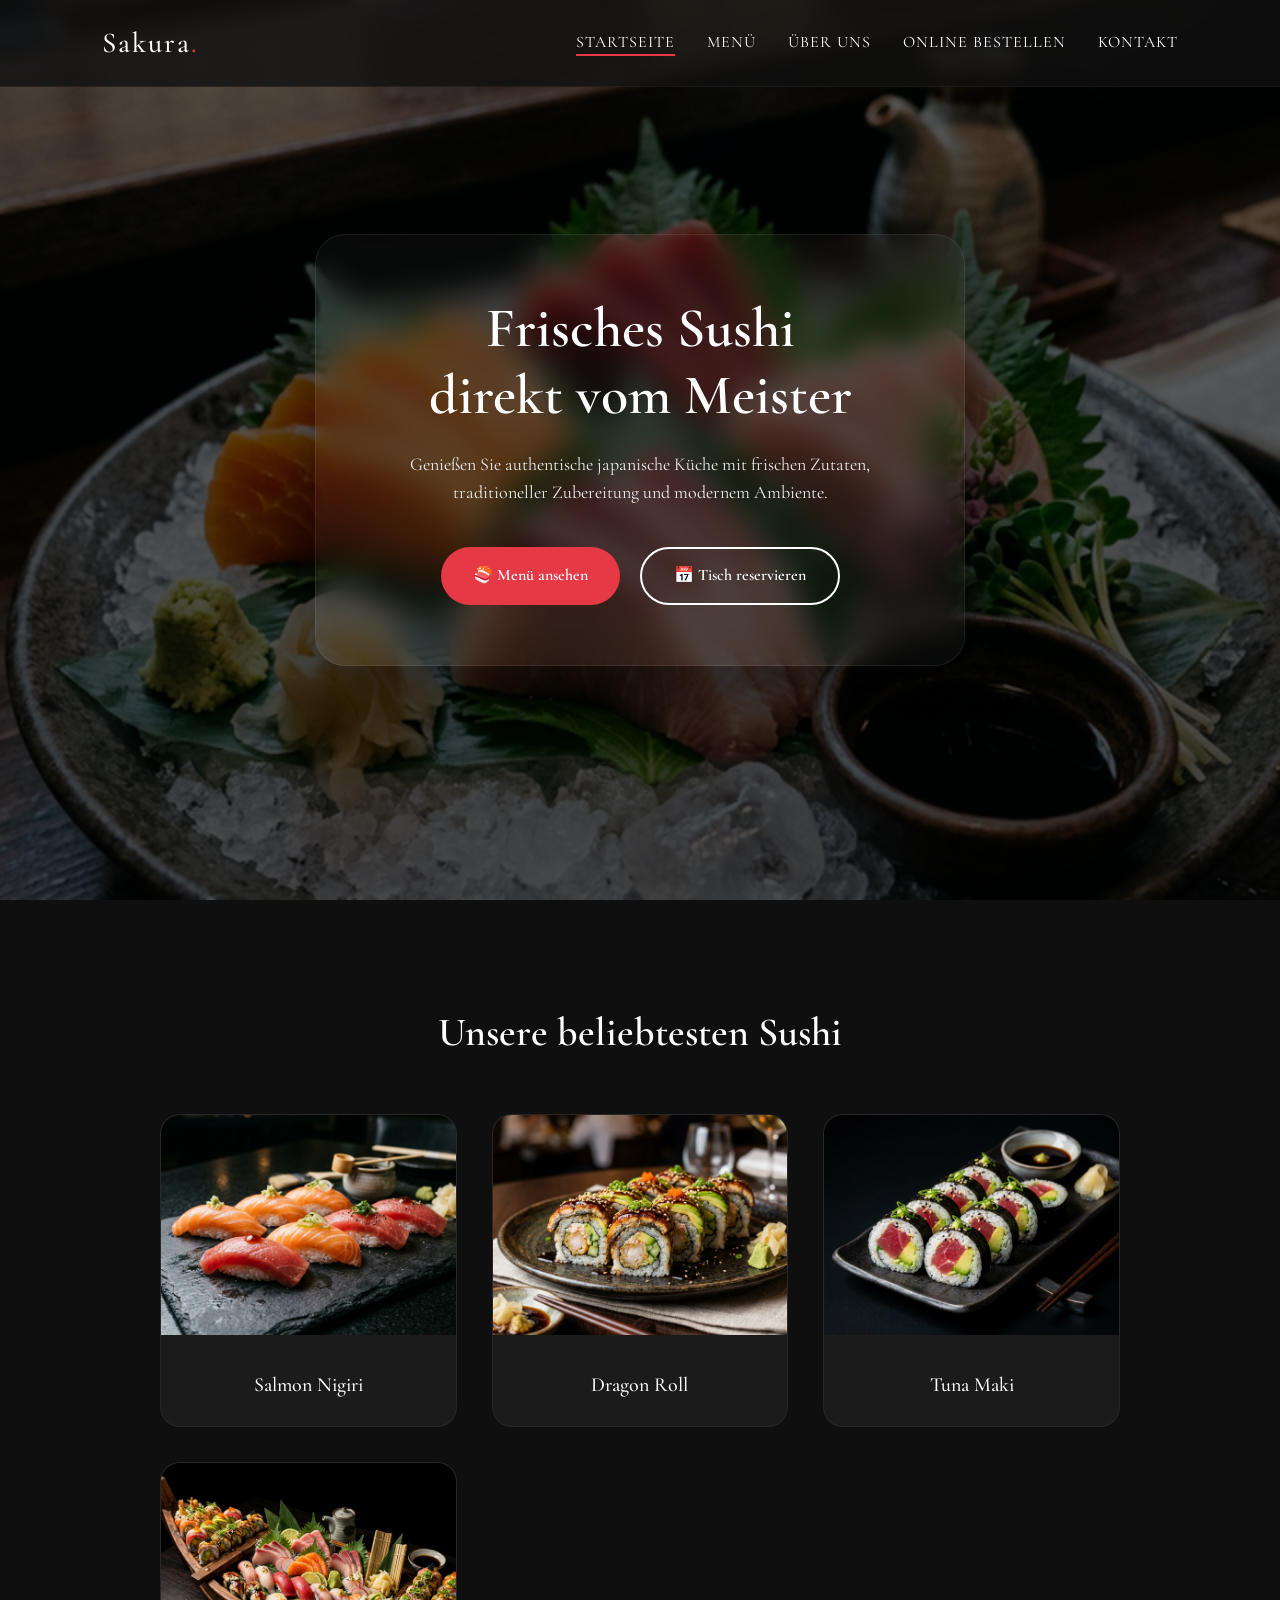
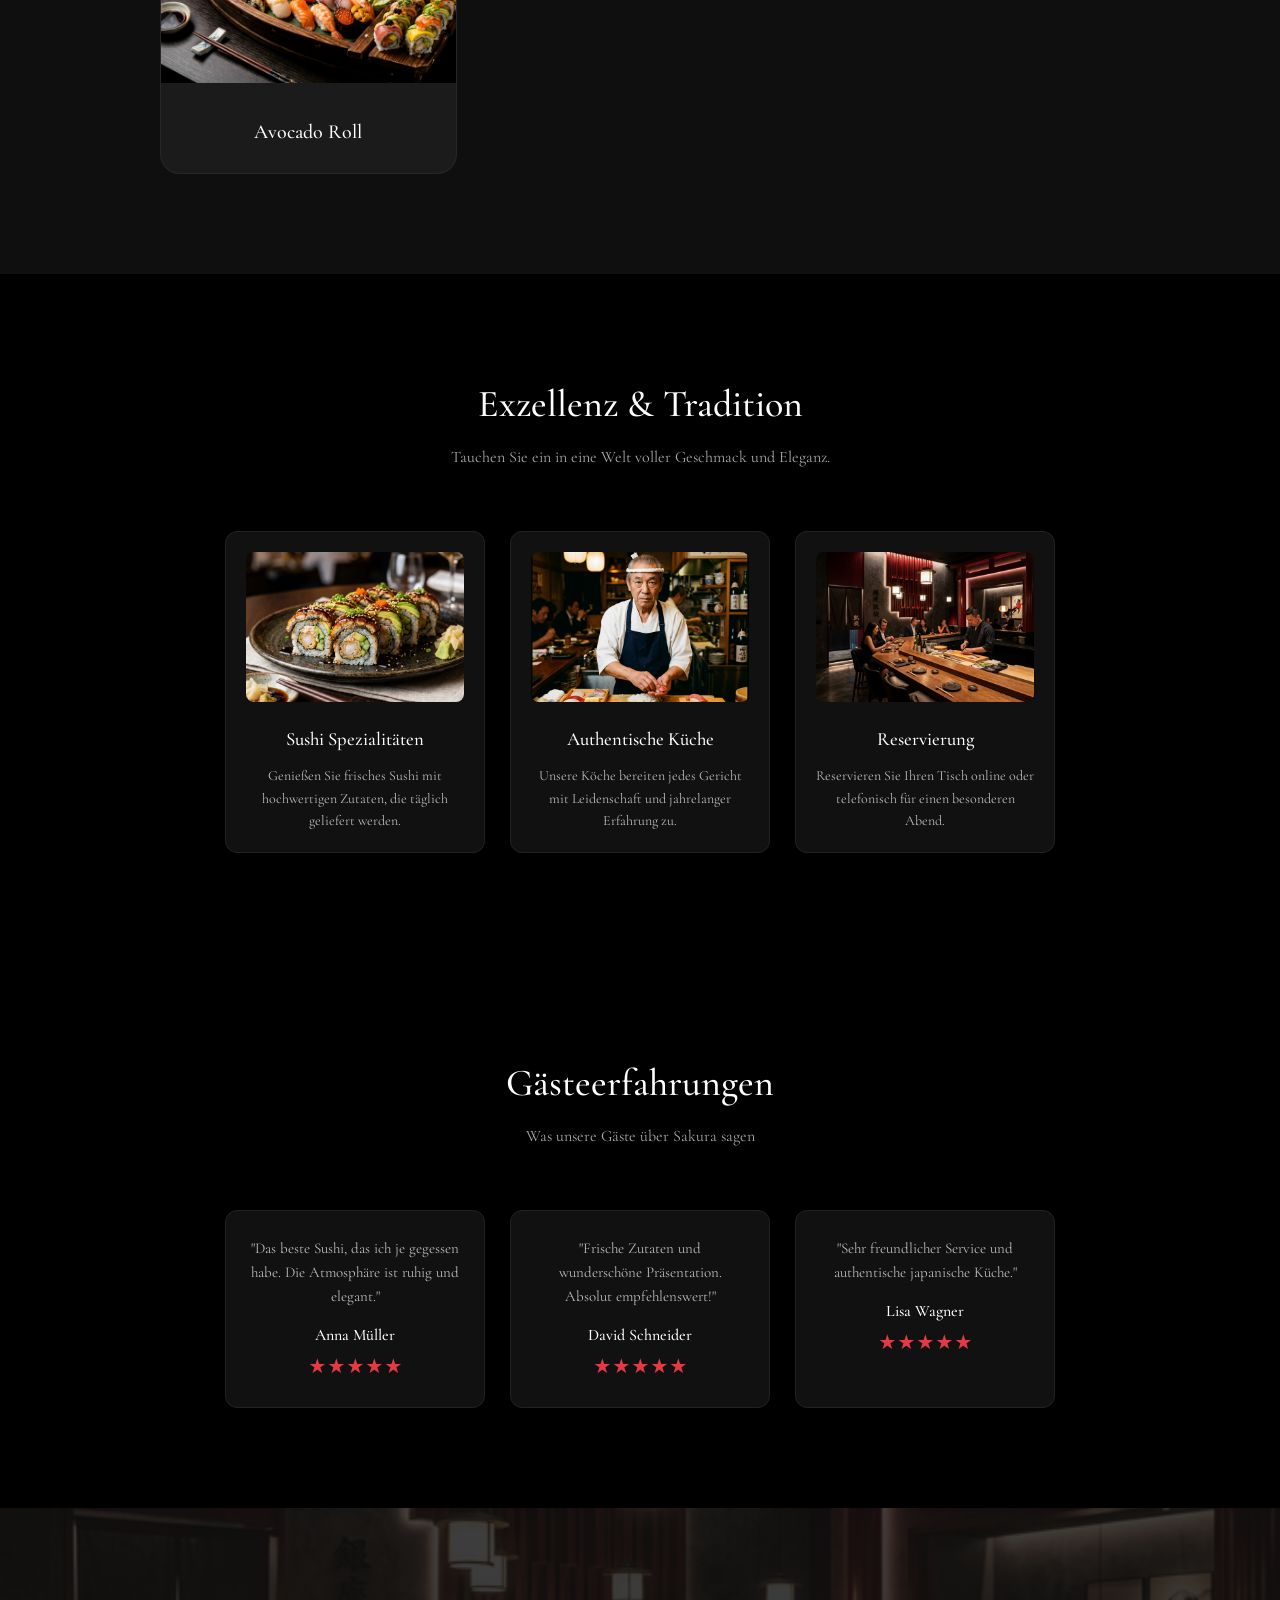
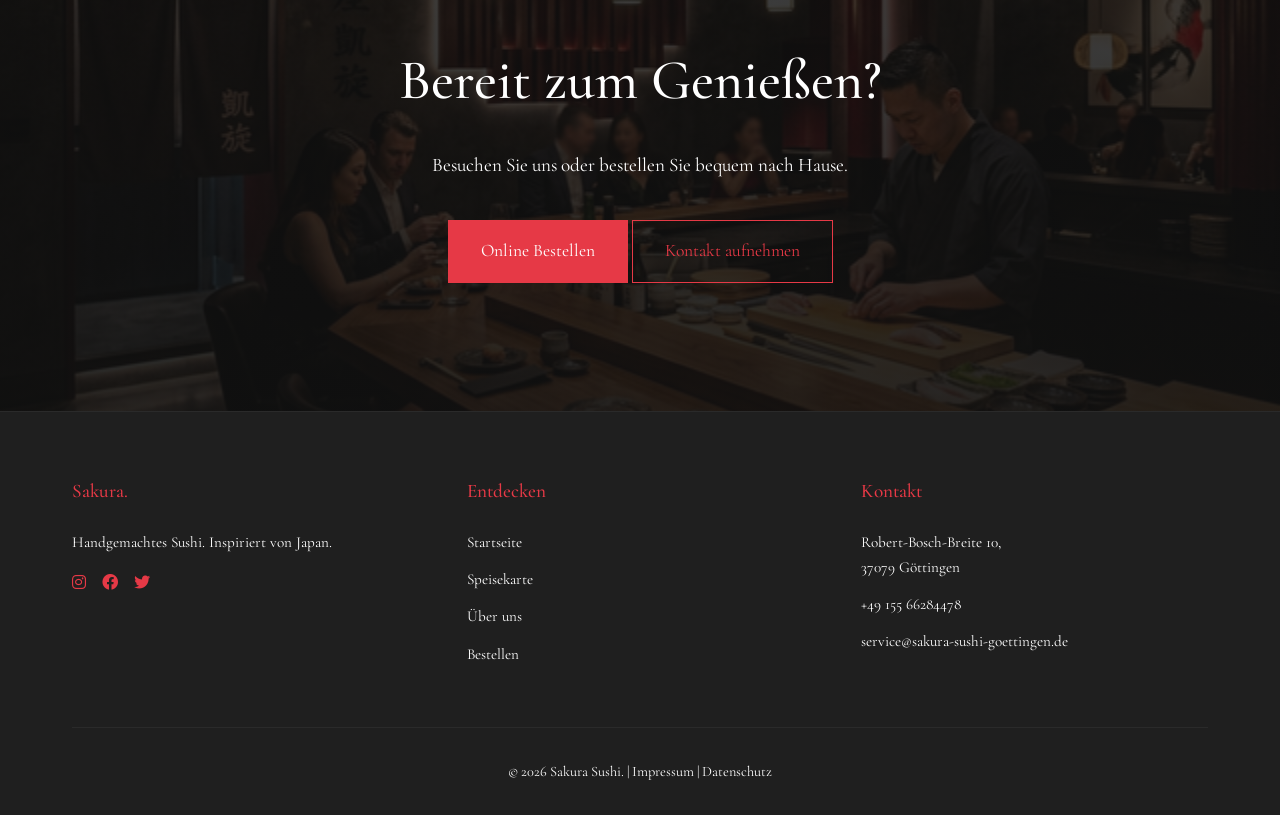
==== index.html @ 989c462d "Website Design Update - Kontaktseite Sakura Layout" ====
<!DOCTYPE html>
<html lang="de">

<head>
    <meta charset="UTF-8">
    <meta name="viewport" content="width=device-width, initial-scale=1.0">
    <title>Sakura Sushi | Frisches Sushi erleben</title>
    <meta name="description"
        content="Erleben Sie erstklassiges handgemachtes Sushi bei Sakura Sushi. Moderne Eleganz trifft auf traditionelle japanische Ästhetik.">
    <link rel="stylesheet" href="assets/css/style.css">
    <link rel="stylesheet" href="https://cdnjs.cloudflare.com/ajax/libs/font-awesome/6.0.0/css/all.min.css">
</head>

<body>

    <!-- Navbar -->
    <nav class="navbar">
        <a href="index.html" class="nav-logo">
            <h1>Sakura<span>.</span></h1>
        </a>
        <div class="hamburger">
            <span></span>
            <span></span>
            <span></span>
        </div>
        <ul class="nav-links">
            <li><a href="index.html" class="active">Startseite</a></li>
            <li><a href="menu.html">Menü</a></li>
            <li><a href="about.html">Über uns</a></li>
            <li><a href="ordering.html">Online Bestellen</a></li>
            <li><a href="contact.html">Kontakt</a></li>
        </ul>
    </nav>

    <!-- HERO SECTION -->
    <section class="hero">
        <div class="hero-box">
            <h1>Frisches Sushi<br>direkt vom Meister</h1>
            <p>
                Genießen Sie authentische japanische Küche mit frischen Zutaten,
                traditioneller Zubereitung und modernem Ambiente.
            </p>
            <div class="buttons">
                <a href="menu.html" class="btn-menu">🍣 Menü ansehen</a>
                <a href="ordering.html" class="btn-reserve">📅 Tisch reservieren</a>
            </div>
        </div>
    </section>

    <!-- POPULAR SUSHI SECTION -->
    <section class="popular-sushi">
        <div class="container">
            <h2>Unsere beliebtesten Sushi</h2>
            <div class="sushi-grid">
                <div class="sushi-card">
                    <img src="assets/images/sushi_nigiri_1772541891904.png" alt="Salmon Nigiri">
                    <h3>Salmon Nigiri</h3>
                </div>
                <div class="sushi-card">
                    <img src="assets/images/sushi_dragon_roll_closeup_1772543114074.png" alt="Dragon Roll">
                    <h3>Dragon Roll</h3>
                </div>
                <div class="sushi-card">
                    <img src="assets/images/sushi_maki_1772541910733.png" alt="Tuna Maki">
                    <h3>Tuna Maki</h3>
                </div>
                <div class="sushi-card">
                    <img src="assets/images/sushi_combo_platter_1772543923289.png" alt="Avocado Roll">
                    <h3>Avocado Roll</h3>
                </div>
            </div>
        </div>
    </section>


    <!-- TRADITION SECTION -->
    <section class="tradition">
        <h2>Exzellenz & Tradition</h2>
        <p class="tradition-sub">
            Tauchen Sie ein in eine Welt voller Geschmack und Eleganz.
        </p>

        <div class="tradition-grid">
            <div class="tradition-card">
                <img src="assets/images/sushi_dragon_roll_closeup_1772543114074.png" alt="Sushi Spezialitäten">
                <h3>Sushi Spezialitäten</h3>
                <p>Genießen Sie frisches Sushi mit hochwertigen Zutaten, die täglich geliefert werden.</p>
            </div>

            <div class="tradition-card">
                <img src="assets/images/chef_portrait_1772541942251.png" alt="Authentische Küche">
                <h3>Authentische Küche</h3>
                <p>Unsere Köche bereiten jedes Gericht mit Leidenschaft und jahrelanger Erfahrung zu.</p>
            </div>

            <div class="tradition-card">
                <img src="assets/images/restaurant_interior_1772541957072.png" alt="Reservierung">
                <h3>Reservierung</h3>
                <p>Reservieren Sie Ihren Tisch online oder telefonisch für einen besonderen Abend.</p>
            </div>
        </div>
    </section>

    <!-- Reviews Section -->
    <section class="reviews">

        <h2>Gästeerfahrungen</h2>
        <p class="reviews-sub">Was unsere Gäste über Sakura sagen</p>

        <div class="reviews-grid">

            <div class="review-card">
                <p class="review-text">
                    "Das beste Sushi, das ich je gegessen habe. Die Atmosphäre ist ruhig und elegant."
                </p>
                <h4>Anna Müller</h4>
                <span>★★★★★</span>
            </div>

            <div class="review-card">
                <p class="review-text">
                    "Frische Zutaten und wunderschöne Präsentation. Absolut empfehlenswert!"
                </p>
                <h4>David Schneider</h4>
                <span>★★★★★</span>
            </div>

            <div class="review-card">
                <p class="review-text">
                    "Sehr freundlicher Service und authentische japanische Küche."
                </p>
                <h4>Lisa Wagner</h4>
                <span>★★★★★</span>
            </div>

        </div>

    </section>

    <!-- Final CTA -->
    <section class="final-cta">
        <div class="container">
            <h2>Bereit zum Genießen?</h2>
            <p>Besuchen Sie uns oder bestellen Sie bequem nach Hause.</p>
            <div class="hero-buttons" style="justify-content: center;">
                <a href="ordering.html" class="btn btn-primary">Online Bestellen</a>
                <a href="contact.html" class="btn btn-outline">Kontakt aufnehmen</a>
            </div>
        </div>
    </section>

    <!-- Footer -->
    <footer>
        <div class="container">
            <div class="footer-grid">
                <div class="footer-col">
                    <h4>Sakura.</h4>
                    <p>Handgemachtes Sushi. Inspiriert von Japan.</p>
                    <div style="margin-top: 1rem; display: flex; gap: 1rem;">
                        <a href="#" class="text-gold"><i class="fab fa-instagram"></i></a>
                        <a href="#" class="text-gold"><i class="fab fa-facebook"></i></a>
                        <a href="#" class="text-gold"><i class="fab fa-twitter"></i></a>
                    </div>
                </div>
                <div class="footer-col">
                    <h4>Entdecken</h4>
                    <ul>
                        <li><a href="index.html">Startseite</a></li>
                        <li><a href="menu.html">Speisekarte</a></li>
                        <li><a href="about.html">Über uns</a></li>
                        <li><a href="ordering.html">Bestellen</a></li>
                    </ul>
                </div>
                <div class="footer-col">
                    <h4>Kontakt</h4>
                    <p>Robert-Bosch-Breite 10,<br>37079 Göttingen</p>
                    <p>+49 155 66284478</p>
                    <p><a href="mailto:service@sakura-sushi-goettingen.de">service@sakura-sushi-goettingen.de</a></p>
                </div>
            </div>
            <div class="footer-bottom">
                <p>&copy; 2026 Sakura Sushi. | <a href="contact.html">Impressum</a> | <a
                        href="contact.html">Datenschutz</a></p>
            </div>
        </div>
    </footer>

    <script src="assets/js/main.js"></script>
</body>

</html>
---- assets/css/style.css ----
@import url('https://fonts.googleapis.com/css2?family=Cormorant+Garamond:ital,wght@0,300;0,400;0,500;0,600;0,700;1,400;1,500&family=Inter:wght@300;400;500;600&family=Poppins:wght@300;400;600&display=swap');

:root {
  --deep-black: #1f1f1f;
  --bordeaux-red: #e63946;
  --cream: #ffffff;
  --gold: #e63946;
  /* Mapping gold to accent red for consistency */
  --dark-gray: #1f1f1f;
  --light-gray: #eeeeee;
  --text-main: #1f1f1f;
  --text-muted: #4a4a4a;
  --font-heading: 'Angelica', 'Cormorant Garamond', 'Playfair Display', serif;
  --font-body: 'Angelica', 'Cormorant Garamond', 'Inter', serif;
  --font-hero: 'Angelica', 'Cormorant Garamond', 'Poppins', serif;
  --transition: all 0.3s ease;
}

* {
  margin: 0;
  padding: 0;
  box-sizing: border-box;
}

body {
  font-family: 'Angelica', 'Cormorant Garamond', 'Inter', serif;
  background-color: var(--cream);
  color: var(--text-main);
  line-height: 1.6;
  overflow-x: hidden;
}

h1,
h2,
h3,
h4,
h5,
h6 {
  font-family: var(--font-heading);
  font-weight: 500;
  margin-bottom: 1rem;
}

a {
  text-decoration: none;
  color: inherit;
  transition: var(--transition);
}

ul {
  list-style: none;
}

/* Utilities */
.container {
  max-width: 1200px;
  margin: 0 auto;
  padding: 0 2rem;
}

.section {
  padding: 6rem 0;
}

.text-center {
  text-align: center;
}

.text-gold {
  color: var(--gold);
}

.text-red {
  color: var(--bordeaux-red);
}

/* Buttons */
.btn {
  display: inline-block;
  padding: 1rem 2rem;
  font-family: var(--font-heading);
  font-size: 1.1rem;
  cursor: pointer;
  transition: var(--transition);
  border: 1px solid transparent;
  background: transparent;
}

.btn-primary {
  background-color: var(--bordeaux-red);
  color: var(--cream);
}

.btn-primary:hover {
  background-color: #6b0000;
  transform: translateY(-2px);
}

.btn-outline {
  border-color: var(--gold);
  color: var(--gold);
}

.btn-outline:hover {
  background-color: var(--gold);
  color: var(--deep-black);
  transform: translateY(-2px);
}

/* Navbar - Dark Immersive Style */
/* HEADER - Fixed for Glass Hero */
.navbar {
  position: fixed;
  width: 100%;
  top: 0;
  left: 0;
  border-bottom: 1px solid rgba(255, 255, 255, 0.05);
  display: flex;
  justify-content: space-between;
  align-items: center;
  padding: 20px 8%;
  z-index: 1000;
  transition: var(--transition);
  background: rgba(17, 17, 17, 0.8);
  backdrop-filter: blur(8px);
  -webkit-backdrop-filter: blur(8px);
}

.navbar.scrolled {
  background: rgba(17, 17, 17, 0.95);
  padding: 15px 8%;
}

.nav-logo h1 {
  font-size: 1.8rem;
  color: white;
  margin-bottom: 0;
  letter-spacing: 2px;
}

.nav-logo span {
  color: var(--bordeaux-red);
}

.nav-links {
  display: flex;
  gap: 2rem;
}

.nav-links a {
  color: #ffffff;
  font-size: 1rem;
  text-transform: uppercase;
  letter-spacing: 1px;
  position: relative;
}

.nav-links a::after {
  content: '';
  position: absolute;
  width: 0;
  height: 2px;
  bottom: -4px;
  left: 0;
  background-color: var(--bordeaux-red);
  transition: var(--transition);
}

.nav-links a:hover::after,
.nav-links a.active::after {
  width: 100%;
}

.hamburger {
  display: none;
  cursor: pointer;
  flex-direction: column;
  gap: 6px;
}

.hamburger span {
  width: 30px;
  height: 2px;
  background: var(--cream);
  transition: var(--transition);
}

/* HERO - Frosted Glass Box Layout */
.hero {
  height: 100vh;
  display: flex;
  align-items: center;
  justify-content: center;
  padding: 40px;
  background: linear-gradient(rgba(0, 0, 0, 0.6), rgba(0, 0, 0, 0.7)), url('../images/sushi_sashimi_1772541924274.png');
  background-size: cover;
  background-position: center;
  color: white;
  text-align: center;
  font-family: var(--font-hero);
}

.hero-box {
  max-width: 650px;
  backdrop-filter: blur(15px);
  -webkit-backdrop-filter: blur(15px);
  background: rgba(255, 255, 255, 0.03);
  padding: 60px;
  border-radius: 30px;
  border: 1px solid rgba(255, 255, 255, 0.08);
  box-shadow: 0 30px 60px rgba(0, 0, 0, 0.4);
}

.hero h1 {
  font-size: 56px;
  margin-bottom: 20px;
  line-height: 1.2;
  font-weight: 600;
  color: white;
}

.hero p {
  font-size: 18px;
  line-height: 1.6;
  margin-bottom: 40px;
  color: #eeeeee;
}

/* BUTTONS */
.buttons {
  display: flex;
  gap: 20px;
  justify-content: center;
}

.btn-menu {
  padding: 14px 32px;
  border-radius: 40px;
  background: var(--bordeaux-red);
  color: white;
  font-weight: 600;
  text-decoration: none;
  transition: var(--transition);
  display: flex;
  align-items: center;
  gap: 12px;
}

.btn-menu:hover {
  background: #ff4d5a;
  transform: translateY(-3px);
  box-shadow: 0 10px 25px rgba(230, 57, 70, 0.3);
}

.btn-reserve {
  padding: 14px 32px;
  border-radius: 40px;
  border: 2px solid white;
  color: white;
  font-weight: 600;
  text-decoration: none;
  transition: var(--transition);
  display: flex;
  align-items: center;
  gap: 12px;
}

.btn-reserve:hover {
  background: white;
  color: #111111;
  transform: translateY(-3px);
}

@media (max-width: 768px) {
  .hero-box {
    padding: 40px 20px;
  }

  .hero h1 {
    font-size: 38px;
  }

  .buttons {
    flex-direction: column;
  }

  .btn-menu,
  .btn-reserve {
    justify-content: center;
  }
}

/* POPULAR SUSHI SECTION */
.popular-sushi {
  padding: 100px 10%;
  background: #0f0f0f;
  text-align: center;
  color: white;
}

.popular-sushi h2 {
  font-size: 40px;
  margin-bottom: 50px;
  font-weight: 600;
  font-family: var(--font-hero);
}

.sushi-grid {
  display: grid;
  grid-template-columns: repeat(auto-fit, minmax(250px, 1fr));
  gap: 35px;
  max-width: 1200px;
  margin: 0 auto;
}

.sushi-card {
  background: #1b1b1b;
  border-radius: 20px;
  overflow: hidden;
  transition: var(--transition);
  cursor: pointer;
  border: 1px solid rgba(255, 255, 255, 0.05);
}

.sushi-card img {
  width: 100%;
  height: 220px;
  object-fit: cover;
  transition: 0.5s ease;
}

.sushi-card h3 {
  padding: 25px;
  font-size: 20px;
  margin-bottom: 0;
  color: white;
  font-family: var(--font-hero);
}

.sushi-card:hover {
  transform: translateY(-12px);
  box-shadow: 0 20px 50px rgba(0, 0, 0, 0.6);
  border-color: rgba(230, 57, 70, 0.3);
}

.sushi-card:hover img {
  transform: scale(1.1);
}

@media (max-width: 900px) {
  .popular-sushi {
    padding: 80px 5%;
  }

  .popular-sushi h2 {
    font-size: 32px;
  }
}


/* Intro Section */
.intro {
  background-color: var(--deep-black);
  position: relative;
  background-image:
    radial-gradient(circle at 100% 100%, rgba(139, 0, 0, 0.05) 0%, transparent 40%),
    radial-gradient(circle at 0% 0%, rgba(212, 175, 55, 0.03) 0%, transparent 40%);
}

.intro .container {
  display: flex;
  align-items: center;
  gap: 4rem;
}

.intro-text {
  flex: 1;
}

.intro-text h2 {
  font-size: 3rem;
  color: var(--gold);
}

.intro-text p {
  font-size: 1.1rem;
  color: var(--text-muted);
  margin-bottom: 1.5rem;
}

.intro-image {
  flex: 1;
  border-radius: 4px;
  overflow: hidden;
}

.intro-image img {
  width: 100%;
  height: auto;
  display: block;
  filter: grayscale(20%) contrast(1.1);
}

/* Bestsellers */
.bestsellers {
  background-color: var(--dark-gray);
  padding: 5rem 0;
}

.section-header {
  text-align: center;
  margin-bottom: 4rem;
}

.section-header h2 {
  font-size: 3rem;
  color: var(--deep-black);
  display: inline-block;
  position: relative;
}

.section-header h2::after {
  content: '';
  position: absolute;
  bottom: -15px;
  left: 50%;
  transform: translateX(-50%);
  width: 60px;
  height: 3px;
  background-color: var(--bordeaux-red);
}

.card-grid {
  display: grid;
  grid-template-columns: repeat(auto-fit, minmax(300px, 1fr));
  gap: 2.5rem;
}

.menu-card {
  background: var(--light-gray);
  border-radius: 8px;
  overflow: hidden;
  transition: var(--transition);
  position: relative;
  border: 1px solid rgba(0, 0, 0, 0.05);
}

.menu-card:hover {
  transform: translateY(-10px);
  box-shadow: 0 15px 30px rgba(0, 0, 0, 0.5);
  border-color: rgba(212, 175, 55, 0.3);
}

.card-img {
  width: 100%;
  height: 250px;
  position: relative;
  overflow: hidden;
}

.card-img img {
  width: 100%;
  height: 100%;
  object-fit: cover;
  transition: transform 0.5s ease;
}

.menu-card:hover .card-img img {
  transform: scale(1.05);
}

.badge {
  position: absolute;
  top: 15px;
  right: 15px;
  background: var(--bordeaux-red);
  color: var(--cream);
  padding: 0.3rem 0.8rem;
  font-size: 0.8rem;
  text-transform: uppercase;
  letter-spacing: 1px;
  border-radius: 2px;
  font-weight: 600;
}

.card-content {
  padding: 1.5rem;
}

.card-title {
  display: flex;
  justify-content: space-between;
  align-items: center;
  margin-bottom: 0.5rem;
}

.card-title h3 {
  font-size: 1.4rem;
  margin-bottom: 0;
  color: var(--cream);
}

.card-price {
  font-family: var(--font-heading);
  color: var(--gold);
  font-size: 1.2rem;
}

.card-desc {
  color: var(--text-muted);
  font-size: 0.95rem;
  margin-bottom: 1.5rem;
}

.card-footer {
  display: flex;
  justify-content: space-between;
  align-items: center;
}

.btn-add {
  background: transparent;
  color: var(--cream);
  border: 1px solid var(--cream);
  padding: 0.5rem 1rem;
  font-family: 'Inter', sans-serif;
  cursor: pointer;
  transition: var(--transition);
  font-size: 0.9rem;
}

.btn-add:hover {
  background: var(--cream);
  color: var(--deep-black);
}

/* Reviews */
.reviews {

  background: #000;
  padding: 100px 10%;
  text-align: center;

}

.reviews h2 {

  color: white;
  font-size: 38px;
  margin-bottom: 10px;

}

.reviews-sub {

  color: #aaa;
  margin-bottom: 60px;

}

.reviews-grid {

  display: flex;
  justify-content: center;
  gap: 25px;
  flex-wrap: wrap;

}

.review-card {

  background: #111;
  border-radius: 12px;
  width: 260px;
  padding: 25px;

  border: 1px solid #222;

  transition: 0.3s;

}

.review-text {

  color: #bbb;
  font-size: 15px;
  margin-bottom: 15px;
  line-height: 1.6;

}

.review-card h4 {

  color: white;
  margin-bottom: 5px;

}

.review-card span {

  color: #e63946;
  font-size: 18px;

}

.review-card:hover {

  transform: translateY(-8px);
  background: #151515;
  border-color: #e63946;

}

/* Final CTA */
.final-cta {
  background: linear-gradient(rgba(17, 17, 17, 0.8), rgba(17, 17, 17, 0.9)), url('../images/restaurant_interior_1772541957072.png') no-repeat center center/cover;
  padding: 8rem 0;
  text-align: center;
}

.final-cta h2 {
  font-size: 3.5rem;
  margin-bottom: 1.5rem;
  color: #ffffff;
}

.final-cta p {
  font-size: 1.2rem;
  margin-bottom: 2.5rem;
  color: #ffffff;
}

/* Footer */
footer {
  background: var(--deep-black);
  padding: 4rem 0 2rem;
  color: var(--cream);
  border-top: 1px solid rgba(255, 255, 255, 0.05);
}

.footer-grid {
  display: grid;
  grid-template-columns: repeat(auto-fit, minmax(200px, 1fr));
  gap: 3rem;
  margin-bottom: 3rem;
}

.footer-col h4 {
  color: var(--gold);
  margin-bottom: 1.5rem;
  font-size: 1.2rem;
}

.footer-col p,
.footer-col p a,
.footer-col ul li,
.footer-col ul li a {
  color: #ffffff;
  margin-bottom: 0.8rem;
  font-size: 0.95rem;
  text-decoration: none;
  transition: var(--transition);
}

.footer-col ul li a:hover {
  color: var(--bordeaux-red);
}

.footer-bottom {
  text-align: center;
  padding-top: 2rem;
  border-top: 1px solid rgba(255, 255, 255, 0.05);
  color: #ffffff;
  font-size: 0.9rem;
}

.footer-bottom a {
  color: #ffffff;
  text-decoration: none;
}

.footer-bottom a:hover {
  color: var(--bordeaux-red);
}

/* Sticky Order Button (Mobile) */
.mobile-sticky-order {
  display: none;
  position: fixed;
  bottom: 0;
  left: 0;
  width: 100%;
  background: var(--bordeaux-red);
  color: var(--cream);
  text-align: center;
  padding: 1rem;
  font-family: var(--font-heading);
  font-size: 1.2rem;
  z-index: 999;
  text-transform: uppercase;
  letter-spacing: 1px;
}

/* Responsive */
@media (max-width: 900px) {

  .intro .container {
    flex-direction: column;
  }

  .hamburger {
    display: flex;
  }

  .nav-links {
    position: fixed;
    top: 70px;
    left: -100%;
    width: 100%;
    height: calc(100vh - 70px);
    background: rgba(17, 17, 17, 0.98);
    flex-direction: column;
    align-items: center;
    justify-content: center;
    transition: 0.4s;
  }

  .nav-links.active {
    left: 0;
  }

  .mobile-sticky-order {
    display: block;
  }

  body {
    padding-bottom: 60px;
    /* space for sticky button */
  }
}

/* TRADITION SECTION */
.tradition {
  background: #000;
  padding: 100px 10%;
  text-align: center;
}

.tradition h2 {
  color: white;
  font-size: 38px;
  margin-bottom: 10px;
}

.tradition-sub {
  color: #aaa;
  margin-bottom: 60px;
}

.tradition-grid {
  display: flex;
  justify-content: center;
  gap: 25px;
  flex-wrap: wrap;
}

.tradition-card {
  background: #111;
  border-radius: 12px;
  width: 260px;
  padding: 20px;
  border: 1px solid #222;
  transition: 0.3s;
}

.tradition-card img {
  width: 100%;
  height: 150px;
  object-fit: cover;
  border-radius: 8px;
  margin-bottom: 15px;
}

.tradition-card h3 {
  color: white;
  margin-bottom: 10px;
}

.tradition-card p {
  color: #bbb;
  font-size: 14px;
}

.tradition-card:hover {
  transform: translateY(-8px);
  background: #151515;
  border-color: #e63946;
}

/* MENU SECTION */
.menu {
  background: #000;
  padding: 100px 10%;
  text-align: center;
}

.menu h1 {
  color: white;
  font-size: 40px;
  margin-bottom: 10px;
}

.menu-sub {
  color: #aaa;
  margin-bottom: 60px;
}

.menu-grid {
  display: grid;
  grid-template-columns: repeat(auto-fit, minmax(240px, 1fr));
  gap: 30px;
}

.menu-card {
  background: #111;
  border-radius: 14px;
  overflow: hidden;
  border: 1px solid #222;
  transition: 0.4s;
}

.menu-card img {
  width: 100%;
  height: 180px;
  object-fit: cover;
}

.menu-card h3 {
  color: white;
  margin: 15px;
}

.menu-card p {
  color: #bbb;
  font-size: 14px;
  margin: 0 15px 15px;
}

.menu-card span {
  display: block;
  color: #e63946;
  font-size: 18px;
  font-weight: bold;
  margin-bottom: 20px;
}

.menu-card:hover {
  transform: translateY(-10px);
  border-color: #e63946;
}

/* MENU CATEGORIES */
.menu-category {
  color: white;
  font-size: 28px;
  margin-top: 70px;
  margin-bottom: 30px;
}

/* SUSHI GESCHICHTE TIMELINE */
.sushi-geschichte {
  background: #000;
  padding: 100px 10%;
  text-align: center;
  color: white;
}

.sushi-geschichte h2 {
  font-size: 38px;
  margin-bottom: 70px;
}

.timeline {
  display: grid;
  grid-template-columns: repeat(auto-fit, minmax(220px, 1fr));
  gap: 40px;
}

.timeline-item {
  background: #111;
  padding: 30px;
  border-radius: 14px;
  border: 1px solid #222;
  transition: 0.4s;
}

.timeline-icon {
  font-size: 40px;
  margin-bottom: 15px;
}

.timeline-item h3 {
  margin-bottom: 10px;
}

.timeline-item p {
  color: #bbb;
  font-size: 14px;
  line-height: 1.5;
}

.timeline-item:hover {
  transform: translateY(-10px);
  border-color: #e63946;
}

/* ABOUT PAGE */
.about {
  background: #000;
  color: white;
  padding: 100px 10%;
}

.about-hero {
  text-align: center;
  margin-bottom: 100px;
}

.about-hero h1 {
  font-size: 48px;
  margin-bottom: 20px;
}

.about-hero p {
  color: #bbb;
  max-width: 700px;
  margin: auto;
  line-height: 1.6;
}

.about-story {
  display: grid;
  grid-template-columns: 1fr 1fr;
  gap: 60px;
  align-items: center;
  margin-bottom: 120px;
}

.story-text h2 {
  font-size: 30px;
  margin-bottom: 20px;
}

.story-text p {
  color: #bbb;
  margin-bottom: 15px;
  line-height: 1.6;
}

.story-image img {
  width: 100%;
  border-radius: 12px;
}

.timeline-section {
  text-align: center;
  margin-bottom: 120px;
}

.timeline-section h2 {
  font-size: 34px;
  margin-bottom: 50px;
}

.timeline {
  display: grid;
  grid-template-columns: repeat(auto-fit, minmax(220px, 1fr));
  gap: 30px;
  margin-top: 0;
}

.timeline-item {
  background: #111;
  padding: 30px;
  border-radius: 12px;
  border: 1px solid #222;
  transition: 0.3s;
}

.timeline-item span {
  font-size: 35px;
  display: block;
  margin-bottom: 10px;
}

.timeline-item h3 {
  color: white;
  margin-bottom: 10px;
}

.timeline-item p {
  color: #bbb;
  font-size: 14px;
}

.timeline-item:hover {
  transform: translateY(-8px);
  border-color: #e63946;
}

.features {
  display: grid;
  grid-template-columns: repeat(auto-fit, minmax(250px, 1fr));
  gap: 30px;
}

.feature-box {
  background: #111;
  padding: 35px;
  border-radius: 12px;
  border: 1px solid #222;
  transition: 0.3s;
}

.feature-box h3 {
  color: white;
  margin-bottom: 10px;
}

.feature-box:hover {
  transform: translateY(-8px);
  border-color: #e63946;
}

.feature-box p {
  color: #bbb;
  margin-top: 10px;
}

@media (max-width: 768px) {
  .about-story {
    grid-template-columns: 1fr;
    gap: 30px;
    margin-bottom: 60px;
  }
}

/* BESTELLUNG PAGE */
.bestellung {
  background: #000;
  color: white;
  padding: 120px 10% 80px;
  text-align: center;
}

.bestellung h1 {
  font-size: 44px;
  margin-bottom: 10px;
  color: white;
}

.bestellung .sub {
  color: #bbb;
  margin-bottom: 60px;
  font-size: 16px;
}

.bestellung .menu-grid .item {
  background: #111;
  padding: 0;
  border-radius: 12px;
  border: 1px solid #222;
  transition: 0.3s;
  overflow: hidden;
  text-align: left;
}

.bestellung .menu-grid .item img {
  width: 100%;
  height: 160px;
  object-fit: cover;
}

.bestellung .menu-grid .item h3 {
  color: white;
  margin: 15px 15px 5px;
  font-size: 18px;
}

.bestellung .menu-grid .item>p {
  color: #bbb;
  font-size: 14px;
  margin: 0 15px 10px;
}

.bestellung .item:hover {
  transform: translateY(-6px);
  border-color: #e63946;
}

.bestellung .preis {
  display: block;
  color: #e63946;
  font-size: 18px;
  font-weight: bold;
  margin: 0 15px 10px;
}

.bestell-box {
  display: flex;
  justify-content: center;
  gap: 10px;
  padding: 0 15px 15px;
}

.bestell-box input {
  width: 60px;
  padding: 6px;
  text-align: center;
  background: #222;
  border: 1px solid #333;
  color: white;
  border-radius: 6px;
  font-size: 14px;
}

.bestell-box button {
  background: #e63946;
  border: none;
  color: white;
  padding: 8px 15px;
  border-radius: 6px;
  cursor: pointer;
  font-size: 14px;
  transition: 0.3s;
}

.bestell-box button:hover {
  background: #c72d39;
}

.warenkorb {
  background: #111;
  padding: 30px;
  border-radius: 14px;
  border: 1px solid #222;
  max-width: 450px;
  margin: 0 auto;
  text-align: left;
}

.warenkorb h2 {
  color: white;
  margin-bottom: 20px;
  font-size: 22px;
  text-align: center;
}

.warenkorb ul {
  list-style: none;
  padding: 0;
  margin-bottom: 15px;
}

.warenkorb ul li {
  color: #ccc;
  padding: 8px 0;
  border-bottom: 1px solid #222;
  font-size: 14px;
}

.warenkorb-leer {
  color: #555;
  font-size: 14px;
  text-align: center;
  padding: 10px 0 15px;
  border-bottom: 1px solid #222;
}

.gesamt-zeile {
  color: white;
  font-size: 18px;
  margin: 15px 0;
  text-align: center;
}

.gesamt-zeile span {
  color: #e63946;
  font-weight: bold;
}

.bestellen {
  margin-top: 20px;
  width: 100%;
  padding: 14px;
  font-size: 16px;
  background: #e63946;
  border: none;
  color: white;
  border-radius: 8px;
  cursor: pointer;
  transition: 0.3s;
  font-weight: bold;
}

.bestellen:hover {
  background: #c72d39;
}
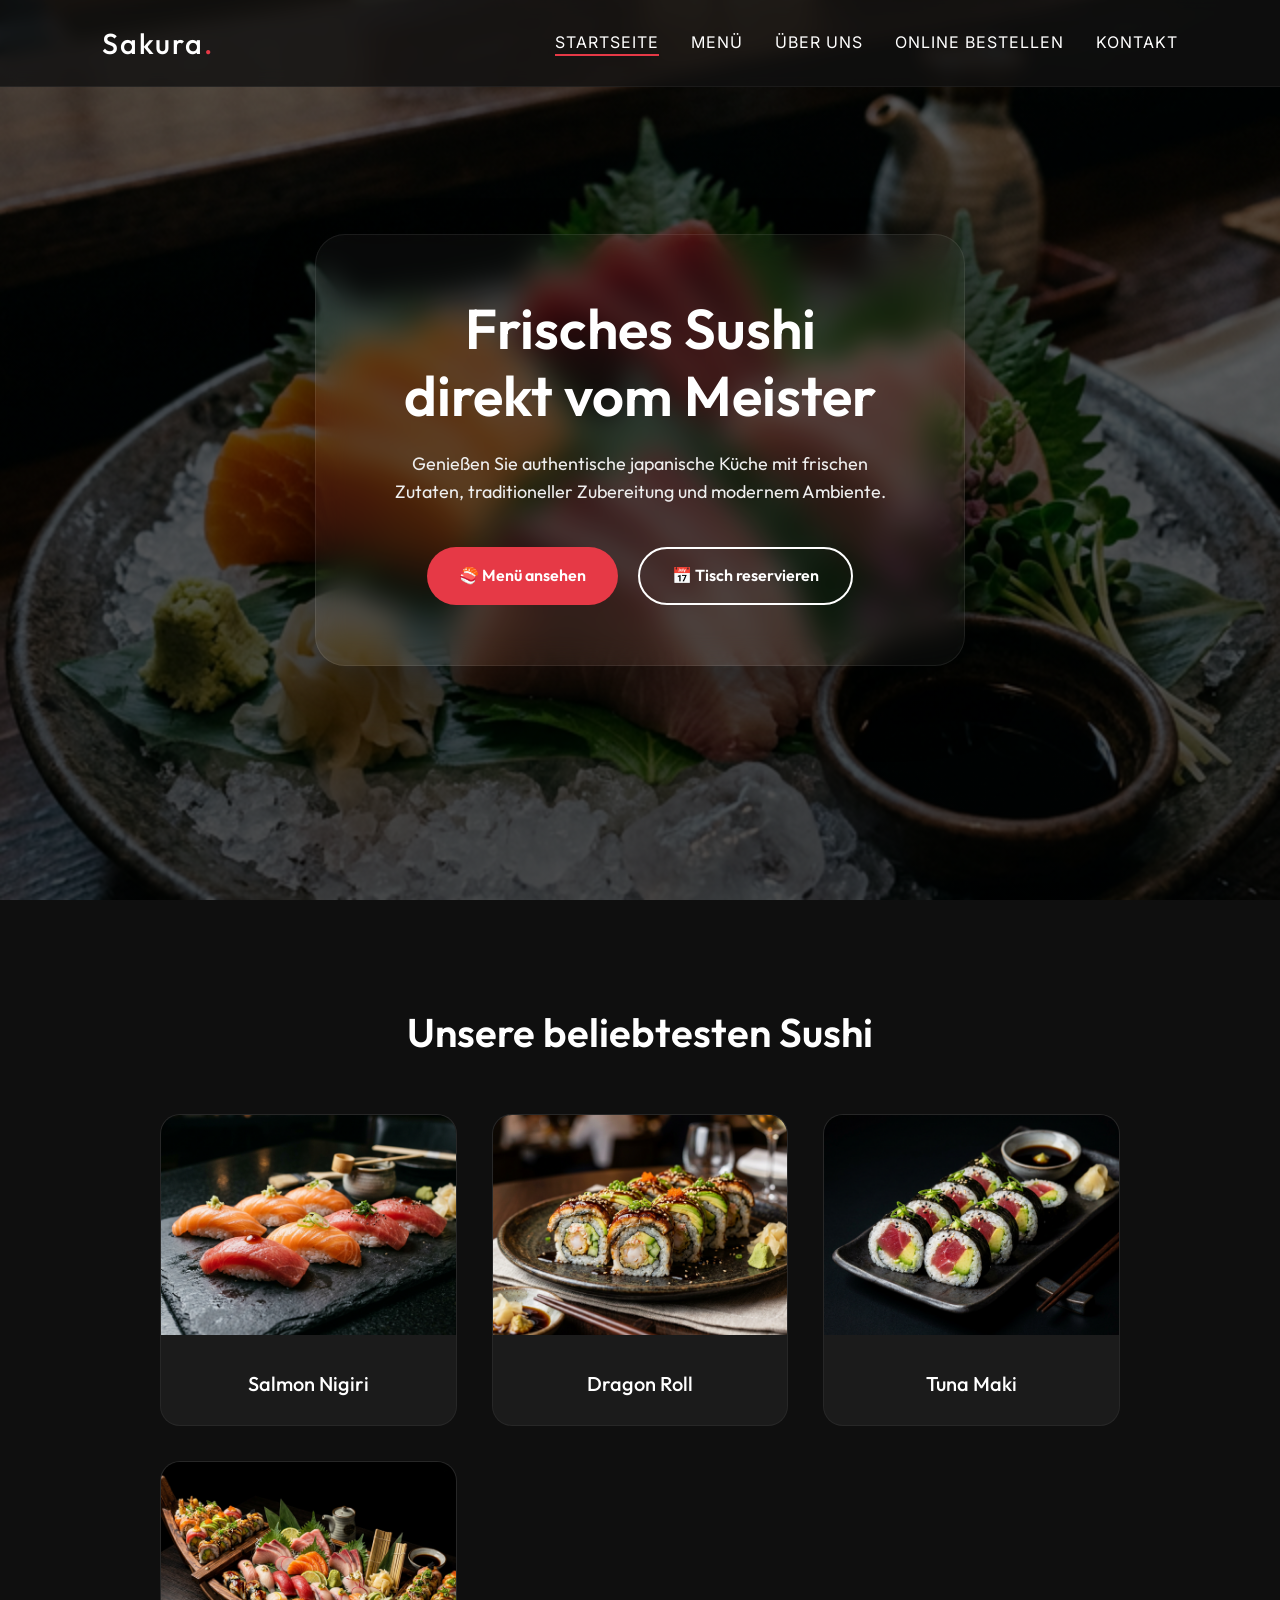
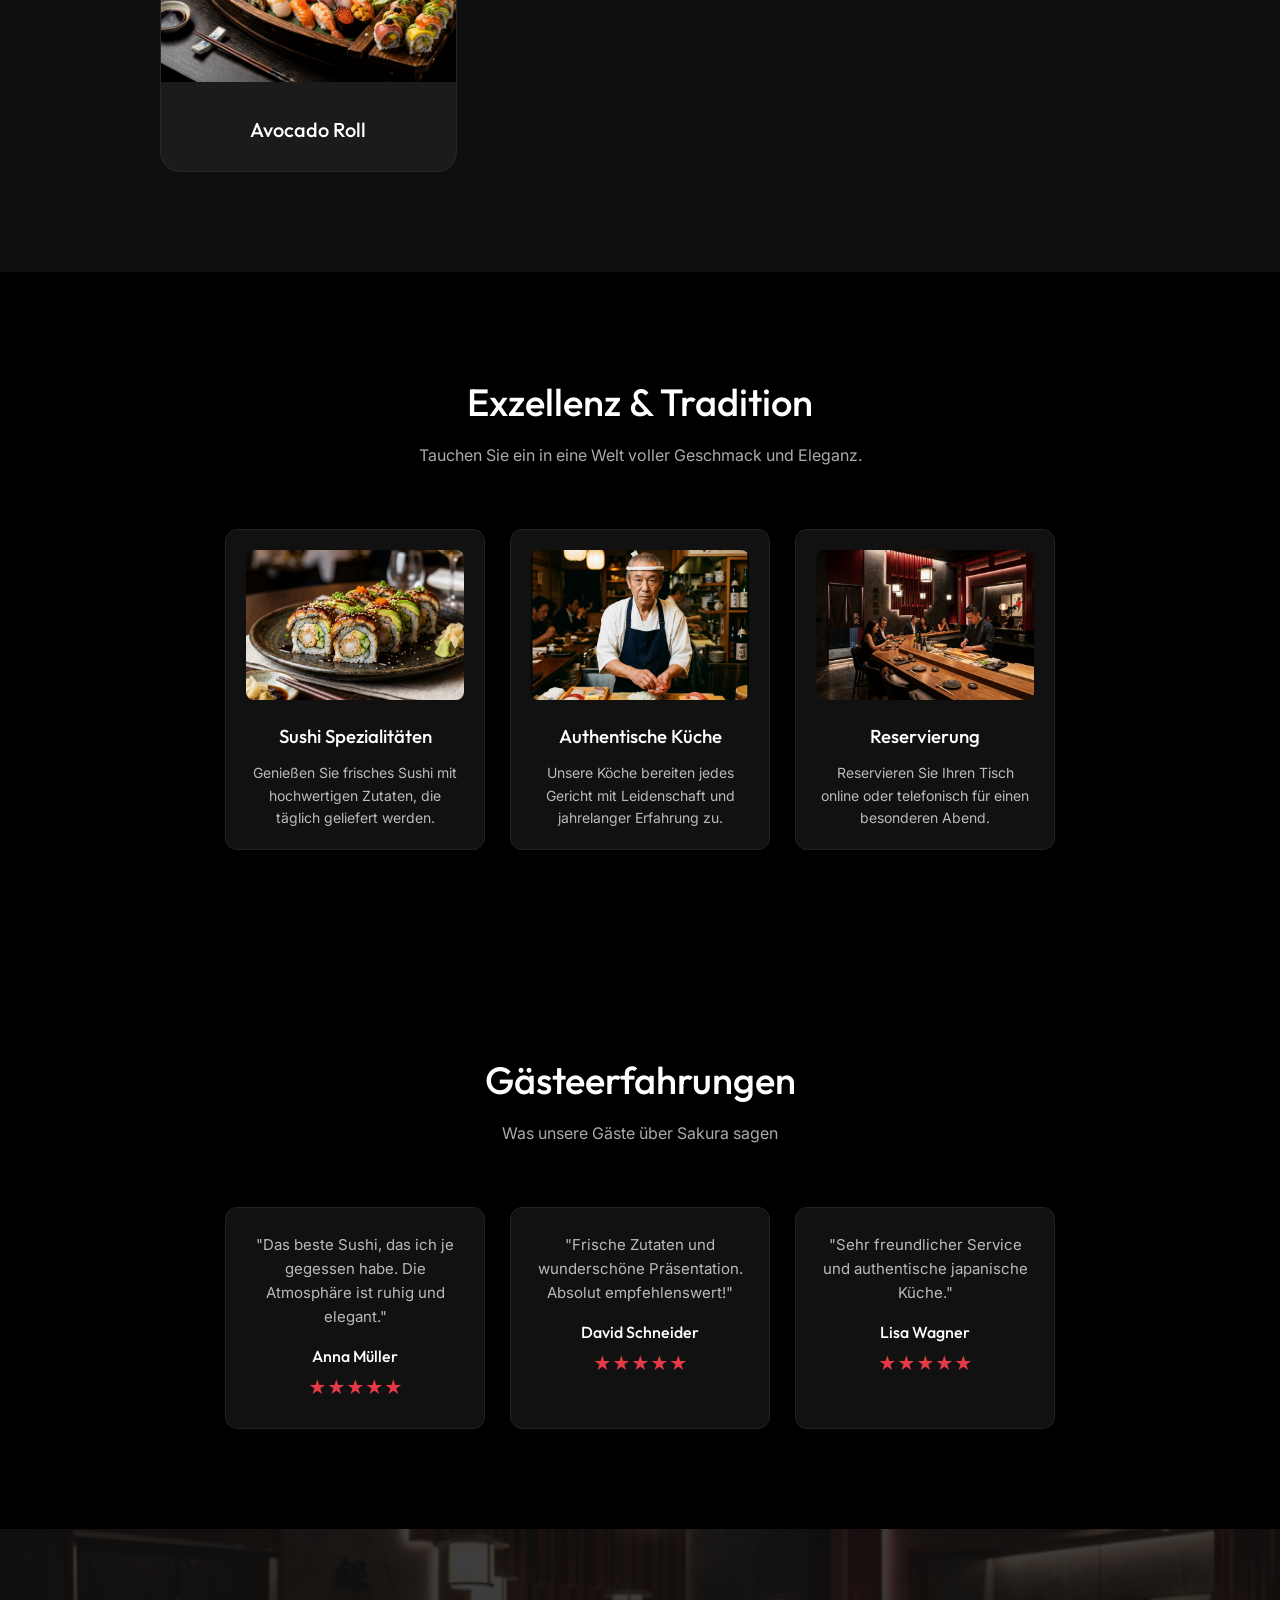
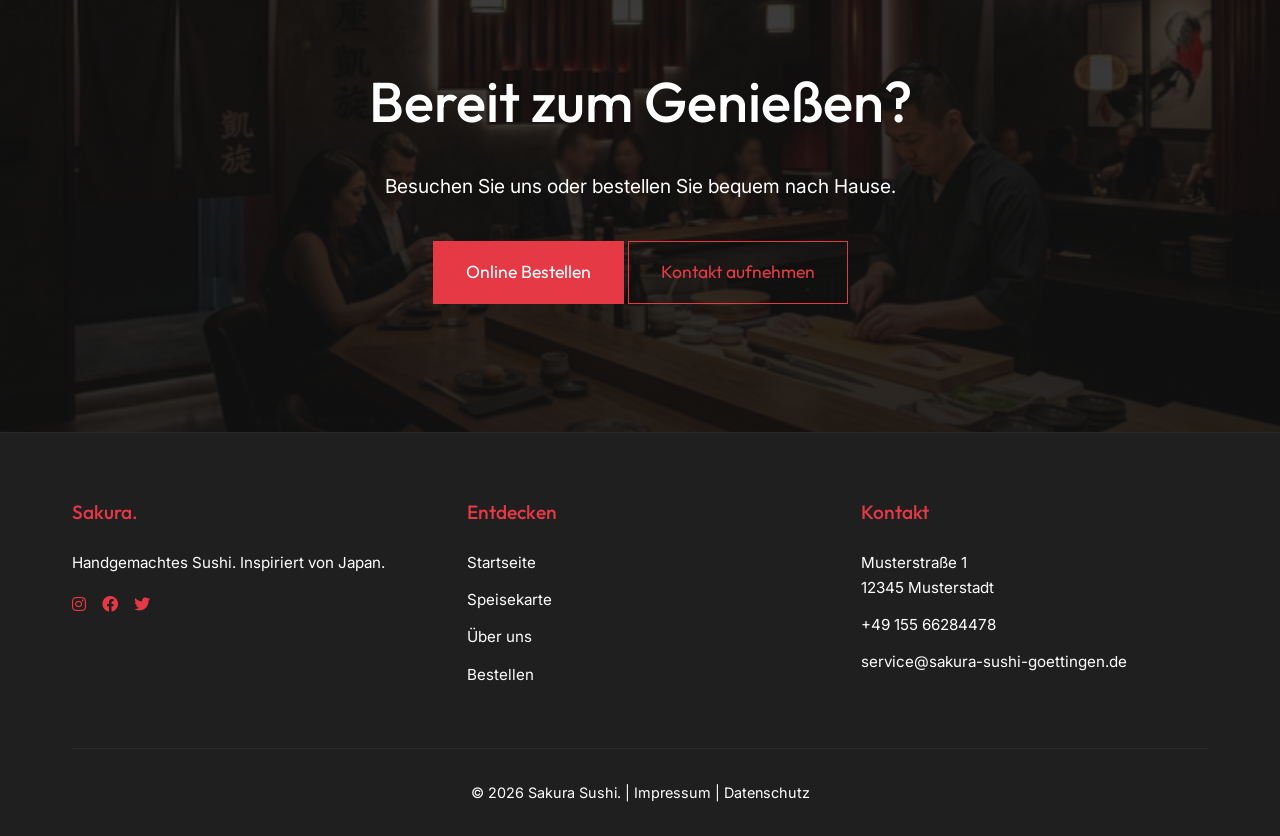
==== commit 86f923f3: "Update fonts to Outfit/Inter, optimize ordering page layout with dark fixed cart, and add Sakura fav" ====
--- a/index.html
+++ b/index.html
@@ -7,6 +7,7 @@
     <title>Sakura Sushi | Frisches Sushi erleben</title>
     <meta name="description"
         content="Erleben Sie erstklassiges handgemachtes Sushi bei Sakura Sushi. Moderne Eleganz trifft auf traditionelle japanische Ästhetik.">
+    <link rel="icon" type="image/png" href="assets/images/favicon.png">
     <link rel="stylesheet" href="assets/css/style.css">
     <link rel="stylesheet" href="https://cdnjs.cloudflare.com/ajax/libs/font-awesome/6.0.0/css/all.min.css">
 </head>
@@ -173,7 +174,9 @@
                 </div>
                 <div class="footer-col">
                     <h4>Kontakt</h4>
-                    <p>Robert-Bosch-Breite 10,<br>37079 Göttingen</p>
+                    <p>Musterstraße 1
+                        <br>12345 Musterstadt
+                    </p>
                     <p>+49 155 66284478</p>
                     <p><a href="mailto:service@sakura-sushi-goettingen.de">service@sakura-sushi-goettingen.de</a></p>
                 </div>
--- a/assets/css/style.css
+++ b/assets/css/style.css
@@ -1,4 +1,4 @@
-@import url('https://fonts.googleapis.com/css2?family=Cormorant+Garamond:ital,wght@0,300;0,400;0,500;0,600;0,700;1,400;1,500&family=Inter:wght@300;400;500;600&family=Poppins:wght@300;400;600&display=swap');
+@import url('https://fonts.googleapis.com/css2?family=Inter:wght@300;400;500;600&family=Outfit:wght@300;400;500;600;700&display=swap');
 
 :root {
   --deep-black: #1f1f1f;
@@ -10,9 +10,9 @@
   --light-gray: #eeeeee;
   --text-main: #1f1f1f;
   --text-muted: #4a4a4a;
-  --font-heading: 'Angelica', 'Cormorant Garamond', 'Playfair Display', serif;
-  --font-body: 'Angelica', 'Cormorant Garamond', 'Inter', serif;
-  --font-hero: 'Angelica', 'Cormorant Garamond', 'Poppins', serif;
+  --font-heading: 'Outfit', sans-serif;
+  --font-body: 'Inter', sans-serif;
+  --font-hero: 'Outfit', sans-serif;
   --transition: all 0.3s ease;
 }
 
@@ -23,7 +23,7 @@
 }
 
 body {
-  font-family: 'Angelica', 'Cormorant Garamond', 'Inter', serif;
+  font-family: var(--font-body);
   background-color: var(--cream);
   color: var(--text-main);
   line-height: 1.6;
@@ -523,10 +523,11 @@
   color: var(--cream);
   border: 1px solid var(--cream);
   padding: 0.5rem 1rem;
-  font-family: 'Inter', sans-serif;
+  font-family: var(--font-body);
   cursor: pointer;
   transition: var(--transition);
   font-size: 0.9rem;
+  border-radius: 4px;
 }
 
 .btn-add:hover {
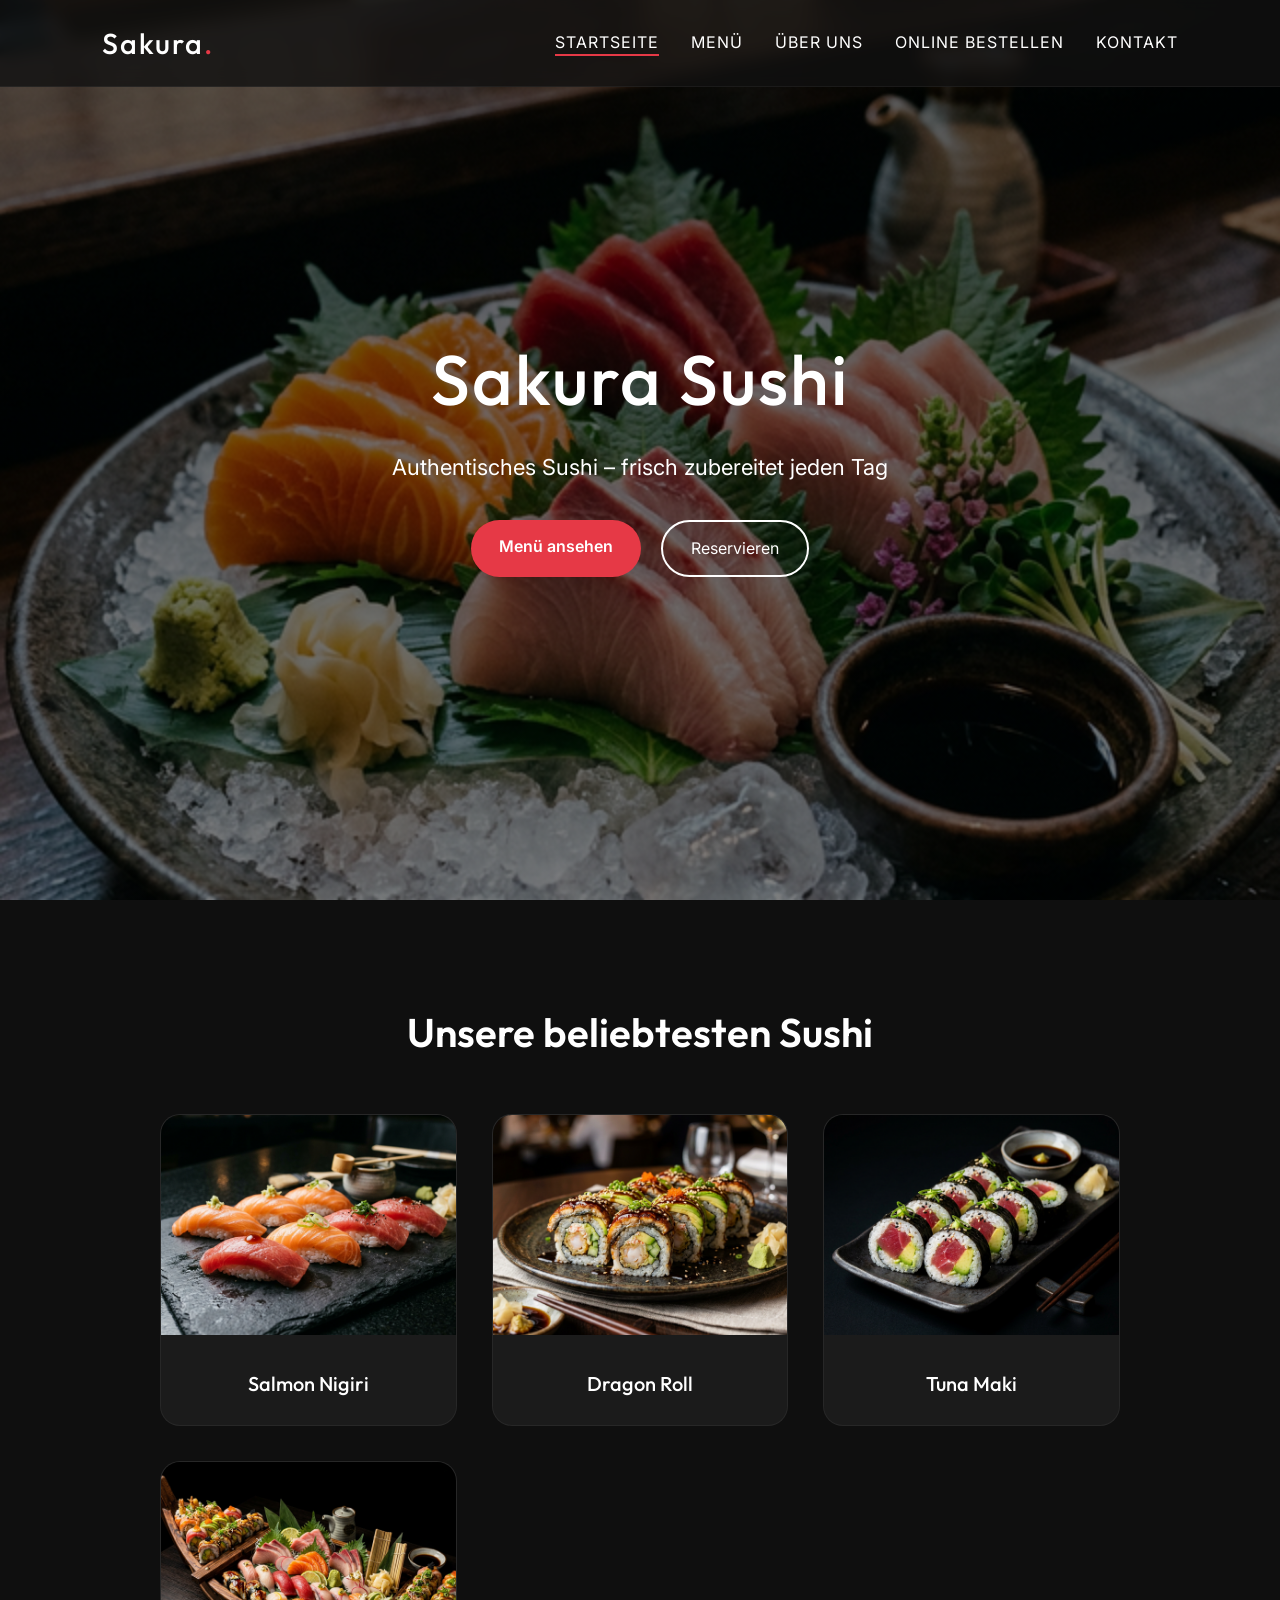
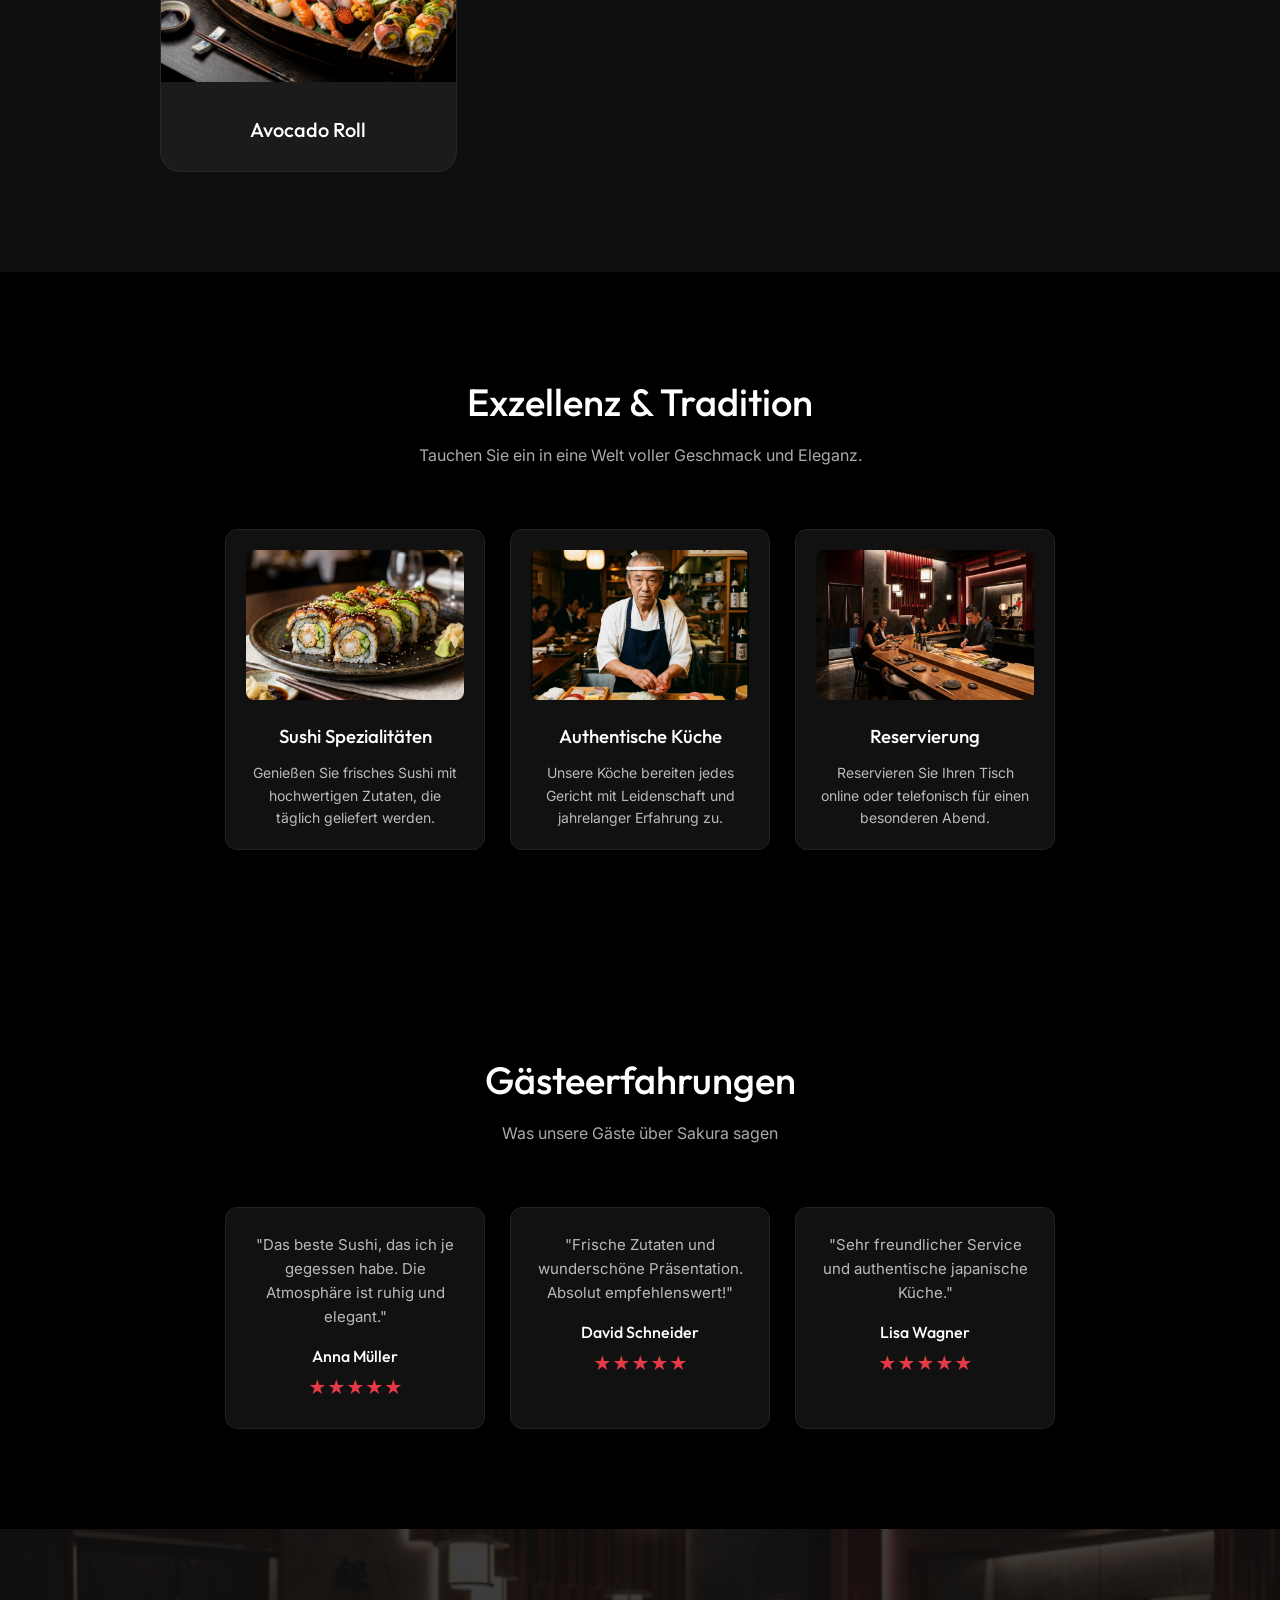
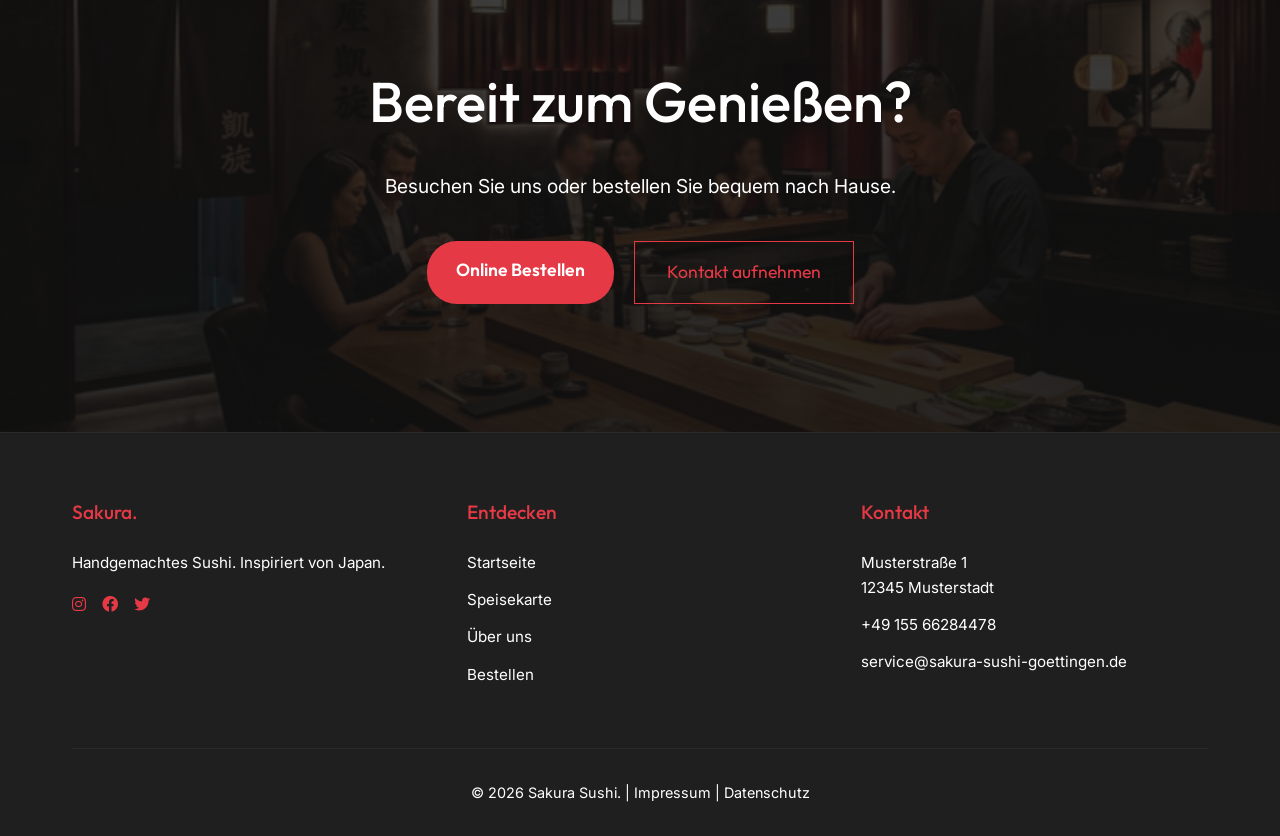
==== commit 569e9f50: "Hero Bereich hinzugefügt" ====
--- a/index.html
+++ b/index.html
@@ -35,17 +35,19 @@
 
     <!-- HERO SECTION -->
     <section class="hero">
-        <div class="hero-box">
-            <h1>Frisches Sushi<br>direkt vom Meister</h1>
-            <p>
-                Genießen Sie authentische japanische Küche mit frischen Zutaten,
-                traditioneller Zubereitung und modernem Ambiente.
-            </p>
-            <div class="buttons">
-                <a href="menu.html" class="btn-menu">🍣 Menü ansehen</a>
-                <a href="ordering.html" class="btn-reserve">📅 Tisch reservieren</a>
+
+        <div class="hero-overlay"></div>
+
+        <div class="hero-content">
+            <h1>Sakura Sushi</h1>
+            <p>Authentisches Sushi – frisch zubereitet jeden Tag</p>
+
+            <div class="hero-buttons">
+                <a href="menu.html" class="btn-primary">Menü ansehen</a>
+                <a href="contact.html" class="btn-secondary">Reservieren</a>
             </div>
         </div>
+
     </section>
 
     <!-- POPULAR SUSHI SECTION -->
--- a/assets/css/style.css
+++ b/assets/css/style.css
@@ -185,90 +185,78 @@
   transition: var(--transition);
 }
 
-/* HERO - Frosted Glass Box Layout */
+/* HERO - User's Custom Layout */
 .hero {
   height: 100vh;
+  background-image: url("../images/sushi_sashimi_1772541924274.png");
+  background-size: cover;
+  background-position: center;
   display: flex;
   align-items: center;
   justify-content: center;
-  padding: 40px;
-  background: linear-gradient(rgba(0, 0, 0, 0.6), rgba(0, 0, 0, 0.7)), url('../images/sushi_sashimi_1772541924274.png');
-  background-size: cover;
-  background-position: center;
-  color: white;
-  text-align: center;
+  position: relative;
+}
+
+.hero-overlay {
+  position: absolute;
+  inset: 0;
+  background: linear-gradient(rgba(0, 0, 0, 0.6),
+      rgba(0, 0, 0, 0.5));
+}
+
+.hero-content {
+  position: relative;
+  text-align: center;
+  color: white;
+  max-width: 700px;
+  z-index: 1;
+}
+
+.hero h1 {
+  font-size: 70px;
+  letter-spacing: 2px;
+  margin-bottom: 15px;
   font-family: var(--font-hero);
 }
 
-.hero-box {
-  max-width: 650px;
-  backdrop-filter: blur(15px);
-  -webkit-backdrop-filter: blur(15px);
-  background: rgba(255, 255, 255, 0.03);
-  padding: 60px;
-  border-radius: 30px;
-  border: 1px solid rgba(255, 255, 255, 0.08);
-  box-shadow: 0 30px 60px rgba(0, 0, 0, 0.4);
-}
-
-.hero h1 {
-  font-size: 56px;
-  margin-bottom: 20px;
-  line-height: 1.2;
-  font-weight: 600;
-  color: white;
-}
-
 .hero p {
-  font-size: 18px;
-  line-height: 1.6;
-  margin-bottom: 40px;
-  color: #eeeeee;
-}
-
-/* BUTTONS */
-.buttons {
+  font-size: 22px;
+  margin-bottom: 35px;
+}
+
+.hero-buttons {
   display: flex;
   gap: 20px;
   justify-content: center;
 }
 
-.btn-menu {
-  padding: 14px 32px;
-  border-radius: 40px;
-  background: var(--bordeaux-red);
-  color: white;
+.hero-buttons .btn-primary {
+  background: #e63946;
+  padding: 14px 28px;
+  color: white;
+  text-decoration: none;
+  border-radius: 30px;
   font-weight: 600;
+  transition: 0.3s;
+}
+
+.hero-buttons .btn-primary:hover {
+  background: #c1121f;
+  transform: none;
+}
+
+.hero-buttons .btn-secondary {
+  border: 2px solid white;
+  padding: 14px 28px;
+  color: white;
   text-decoration: none;
-  transition: var(--transition);
-  display: flex;
-  align-items: center;
-  gap: 12px;
-}
-
-.btn-menu:hover {
-  background: #ff4d5a;
-  transform: translateY(-3px);
-  box-shadow: 0 10px 25px rgba(230, 57, 70, 0.3);
-}
-
-.btn-reserve {
-  padding: 14px 32px;
-  border-radius: 40px;
-  border: 2px solid white;
-  color: white;
-  font-weight: 600;
-  text-decoration: none;
-  transition: var(--transition);
-  display: flex;
-  align-items: center;
-  gap: 12px;
-}
-
-.btn-reserve:hover {
+  border-radius: 30px;
+  transition: 0.3s;
+}
+
+.hero-buttons .btn-secondary:hover {
   background: white;
-  color: #111111;
-  transform: translateY(-3px);
+  color: black;
 }
 
 @media (max-width: 768px) {
@@ -910,9 +898,57 @@
   line-height: 1.5;
 }
 
+/* TIMELINE-ITEM HOVER FIX */
 .timeline-item:hover {
   transform: translateY(-10px);
   border-color: #e63946;
+}
+
+/* SUBPAGE HERO - Standardized & Modern */
+.page-hero {
+  padding: 140px 10% 80px;
+  background-color: #111;
+  text-align: center;
+  border-bottom: 1px solid rgba(255, 255, 255, 0.05);
+}
+
+.hero-about {
+  background: linear-gradient(rgba(0, 0, 0, 0.7), rgba(0, 0, 0, 0.9)), url('../images/restaurant_interior_1772541957072.png') no-repeat center center/cover;
+}
+
+.hero-menu {
+  background: linear-gradient(rgba(0, 0, 0, 0.7), rgba(0, 0, 0, 0.9)), url('../images/sushi_prep_hero_bg_1772613876074.png') no-repeat center center/cover;
+}
+
+.hero-ordering {
+  background: linear-gradient(rgba(0, 0, 0, 0.7), rgba(0, 0, 0, 0.9)), url('../images/hero_sushi_video_placeholder_1772544824651.png') no-repeat center center/cover;
+}
+
+.page-hero h1 {
+  font-size: 3.5rem;
+  margin-bottom: 15px;
+  color: white;
+  text-transform: uppercase;
+  letter-spacing: 3px;
+  font-family: var(--font-hero);
+}
+
+.page-hero p {
+  font-size: 1.2rem;
+  color: #bbb;
+  max-width: 600px;
+  margin: 0 auto;
+  line-height: 1.6;
+}
+
+@media (max-width: 768px) {
+  .page-hero {
+    padding: 120px 5% 60px;
+  }
+
+  .page-hero h1 {
+    font-size: 2.5rem;
+  }
 }
 
 /* ABOUT PAGE */
@@ -1002,6 +1038,23 @@
 .timeline-item p {
   color: #bbb;
   font-size: 14px;
+}
+
+.timeline-img {
+  width: 100%;
+  height: 250px;
+  object-fit: cover;
+  border-radius: 12px;
+  margin-bottom: 20px;
+  border: 1px solid rgba(230, 57, 70, 0.3);
+  box-shadow: 0 10px 20px rgba(0, 0, 0, 0.3);
+  transition: 0.4s ease;
+  display: block;
+}
+
+.timeline-item:hover .timeline-img {
+  transform: scale(1.05);
+  border-color: #e63946;
 }
 
 .timeline-item:hover {
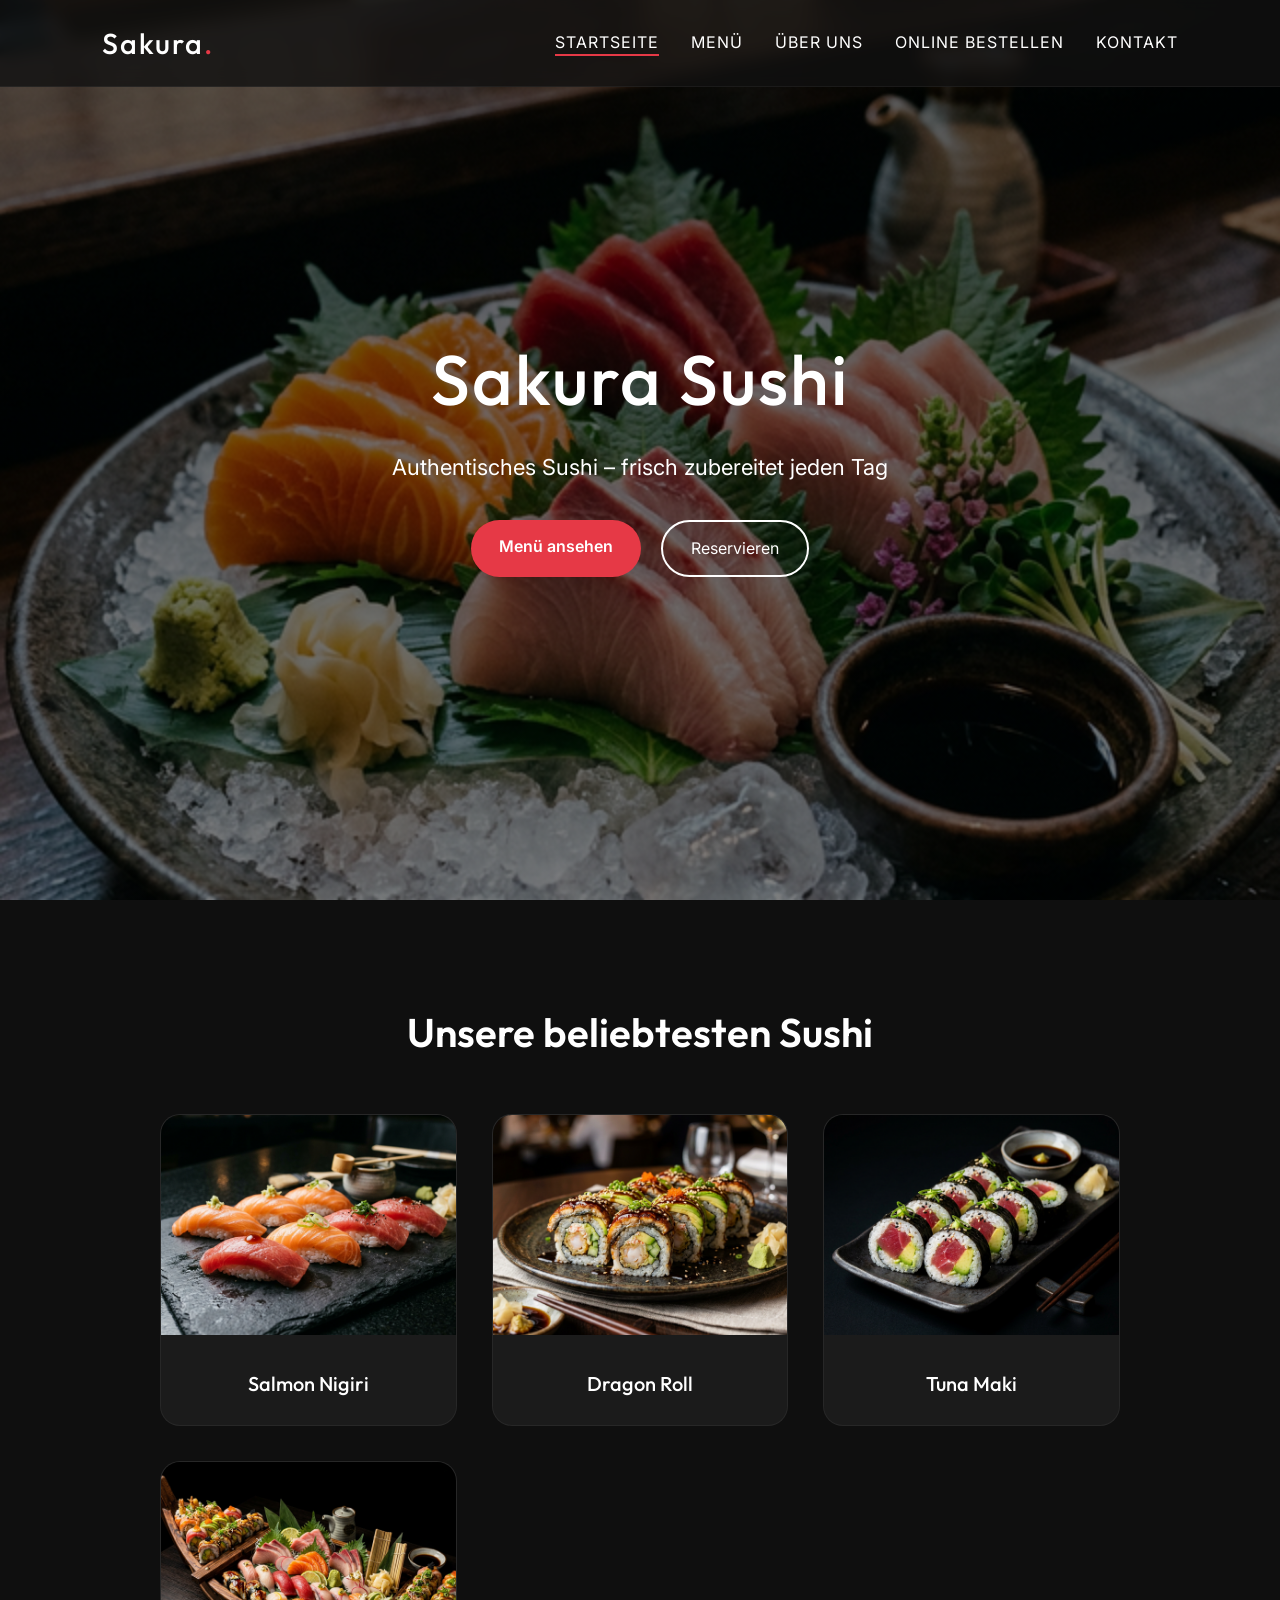
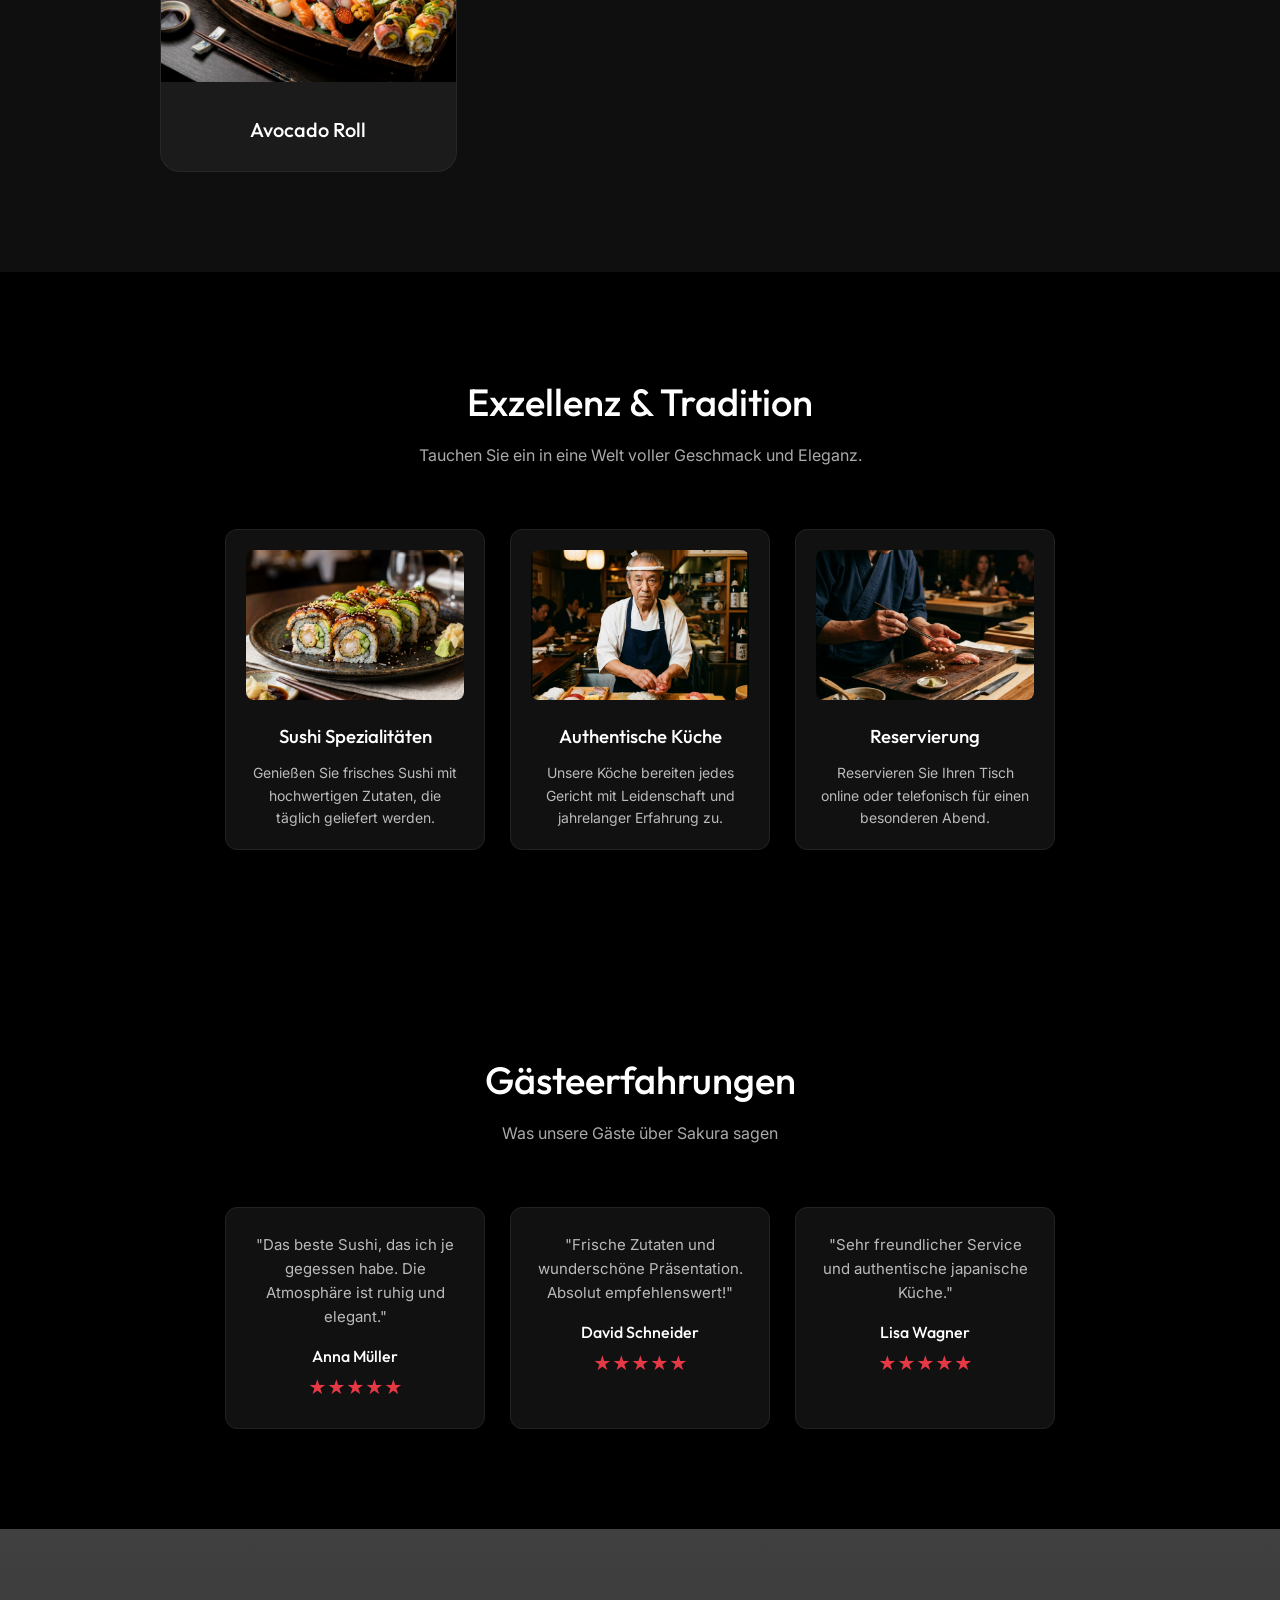
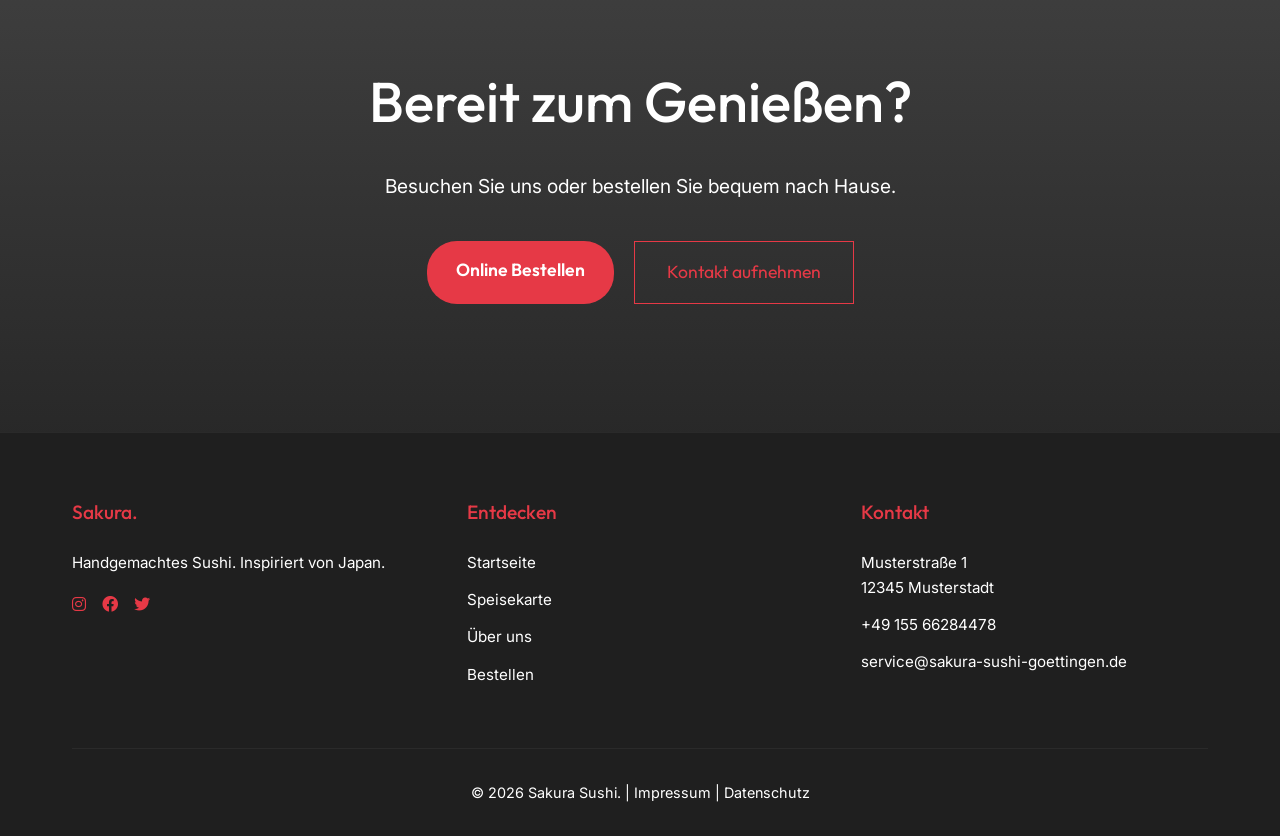
==== commit 8d702ddb: "feat: creative redesign of passion section and site-wide content updates" ====
--- a/index.html
+++ b/index.html
@@ -97,7 +97,7 @@
             </div>
 
             <div class="tradition-card">
-                <img src="assets/images/restaurant_interior_1772541957072.png" alt="Reservierung">
+                <img src="assets/images/hero_sushi_prep_1772541862193.png" alt="Reservierung">
                 <h3>Reservierung</h3>
                 <p>Reservieren Sie Ihren Tisch online oder telefonisch für einen besonderen Abend.</p>
             </div>
--- a/assets/css/style.css
+++ b/assets/css/style.css
@@ -999,6 +999,105 @@
   border-radius: 12px;
 }
 
+/* CREATIVE ABOUT STORY */
+.about-story-creative {
+  position: relative;
+  padding: 100px 0;
+  margin-bottom: 120px;
+  overflow: hidden;
+}
+
+.kanji-bg {
+  position: absolute;
+  top: 50%;
+  left: 0;
+  transform: translateY(-50%);
+  font-size: 25rem;
+  font-weight: 900;
+  color: rgba(230, 57, 70, 0.03);
+  z-index: 0;
+  line-height: 1;
+  pointer-events: none;
+  font-family: 'Outfit', sans-serif;
+}
+
+.story-content {
+  display: grid;
+  grid-template-columns: 1.2fr 0.8fr;
+  gap: 80px;
+  align-items: center;
+  position: relative;
+  z-index: 1;
+}
+
+.creative-heading {
+  font-size: 3.5rem;
+  margin-bottom: 30px;
+  line-height: 1.1;
+  position: relative;
+}
+
+.creative-heading span {
+  display: block;
+  color: var(--bordeaux-red);
+  font-size: 2.5rem;
+  margin-top: 5px;
+}
+
+.story-text p {
+  font-size: 1.15rem;
+  line-height: 1.8;
+  color: #bbb;
+  margin-bottom: 25px;
+  max-width: 600px;
+}
+
+.story-image-box {
+  position: relative;
+}
+
+.story-img {
+  width: 100%;
+  border-radius: 20px;
+  box-shadow: 0 30px 60px rgba(0, 0, 0, 0.5);
+  position: relative;
+  z-index: 2;
+  transition: transform 0.5s ease;
+}
+
+.image-accent {
+  position: absolute;
+  top: -20px;
+  right: -20px;
+  width: 100%;
+  height: 100%;
+  border: 2px solid var(--bordeaux-red);
+  border-radius: 20px;
+  z-index: 1;
+  opacity: 0.3;
+}
+
+.about-story-creative:hover .story-img {
+  transform: scale(1.02) translateY(-10px);
+}
+
+@media (max-width: 1024px) {
+  .story-content {
+    grid-template-columns: 1fr;
+    gap: 50px;
+  }
+  
+  .kanji-bg {
+    font-size: 15rem;
+    left: 50%;
+    transform: translate(-50%, -50%);
+  }
+  
+  .creative-heading {
+    font-size: 2.5rem;
+  }
+}
+
 .timeline-section {
   text-align: center;
   margin-bottom: 120px;
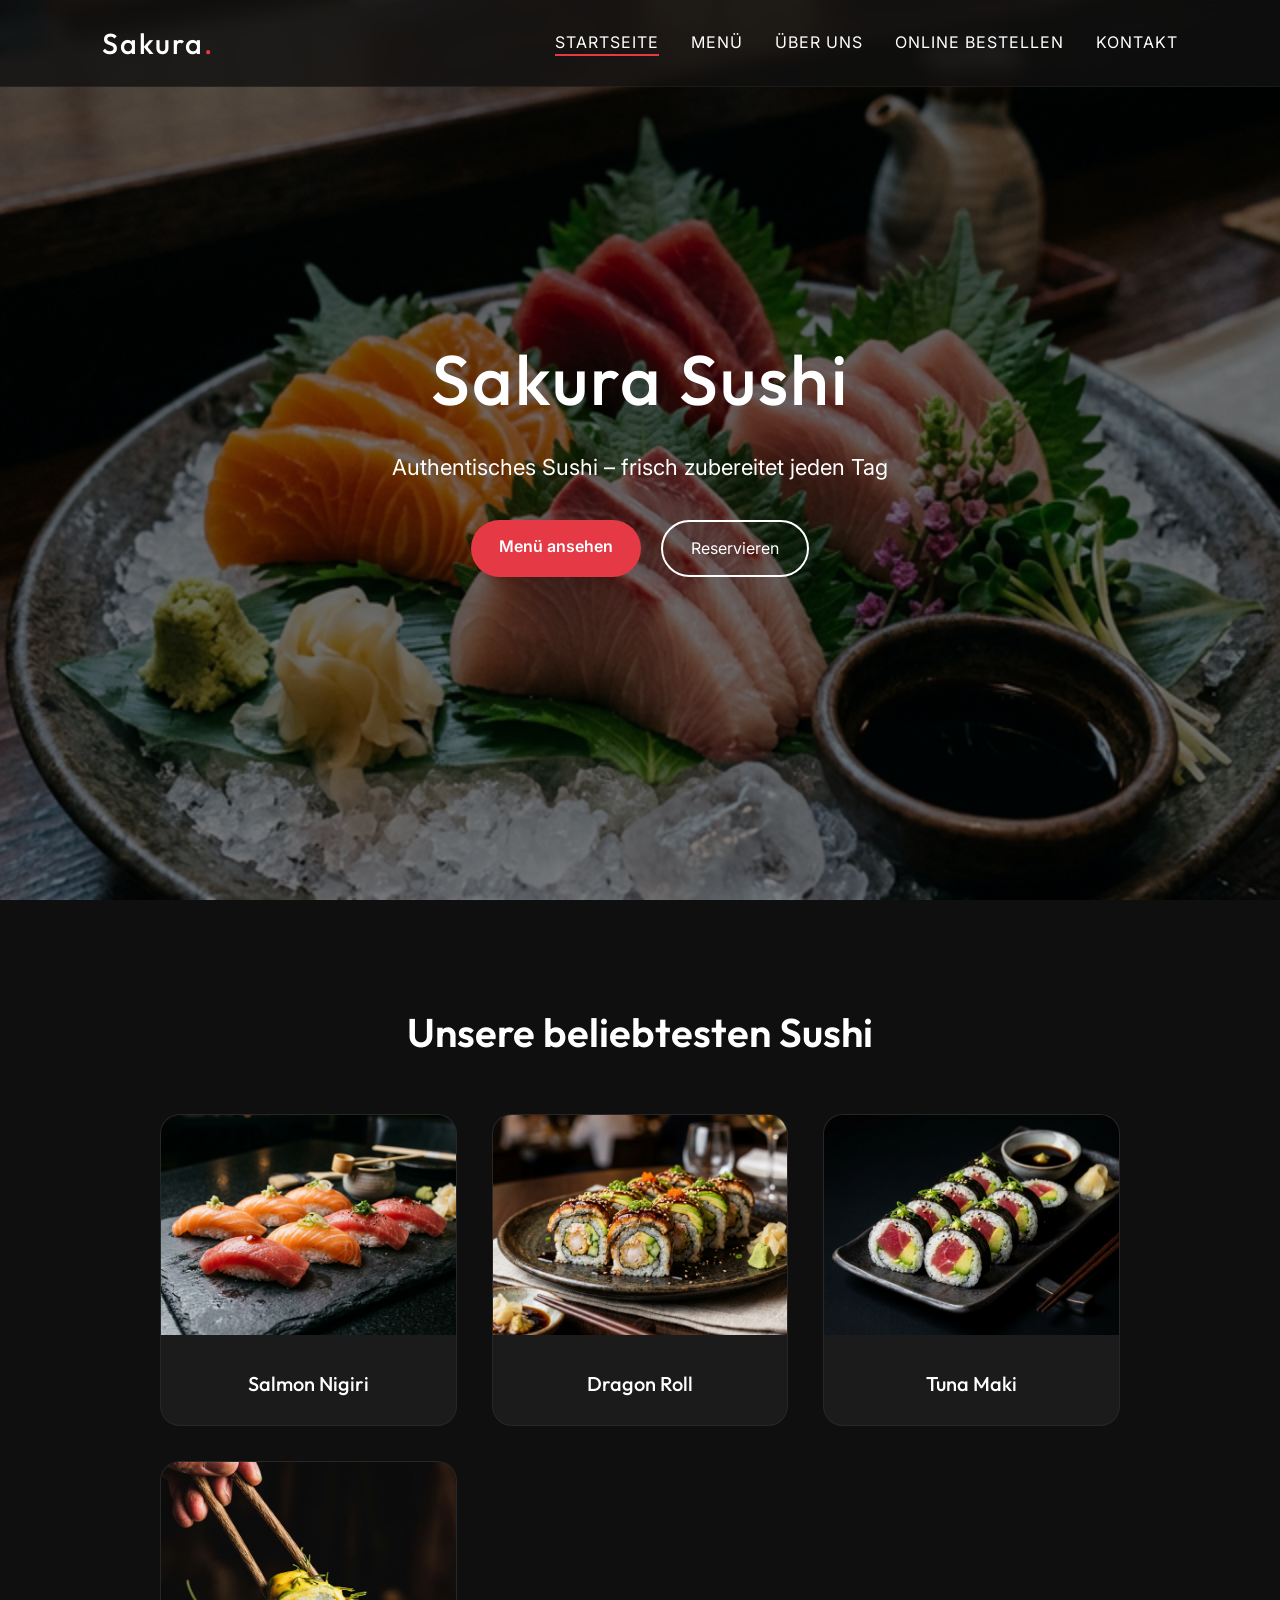
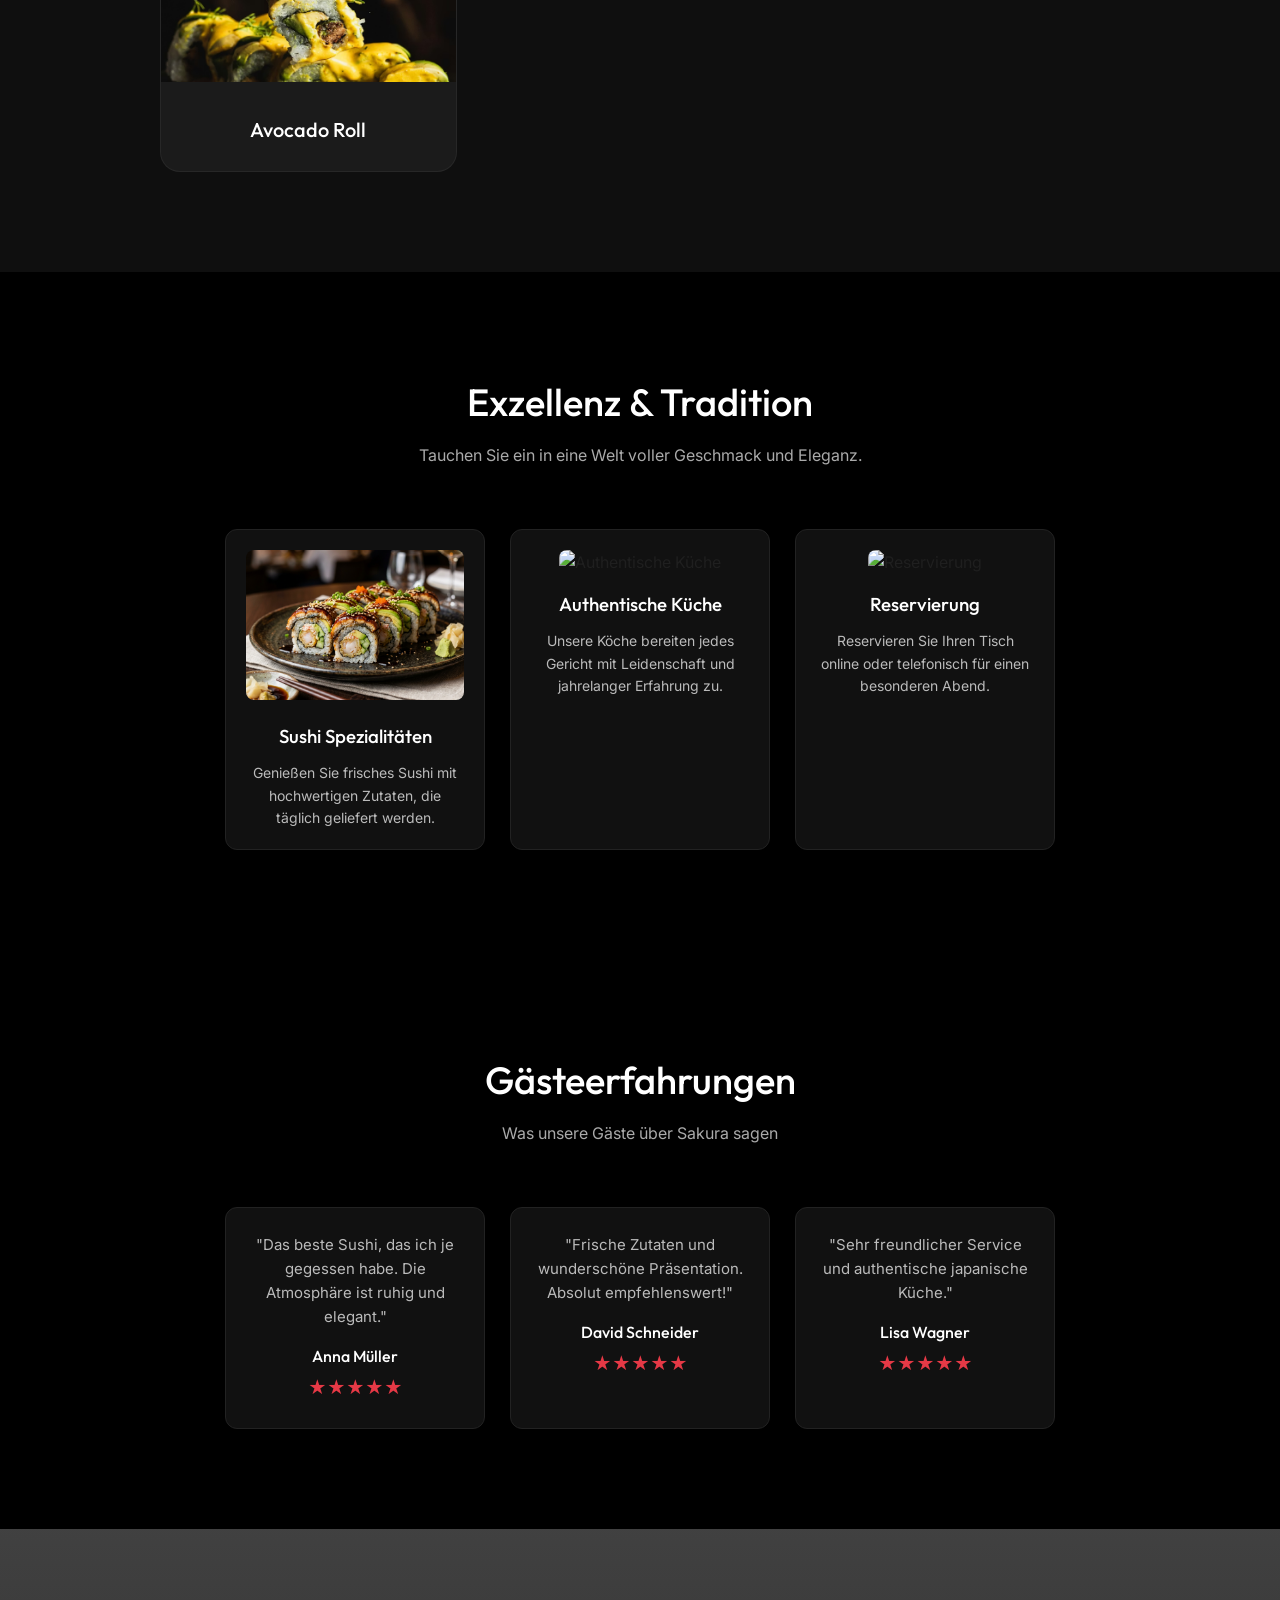
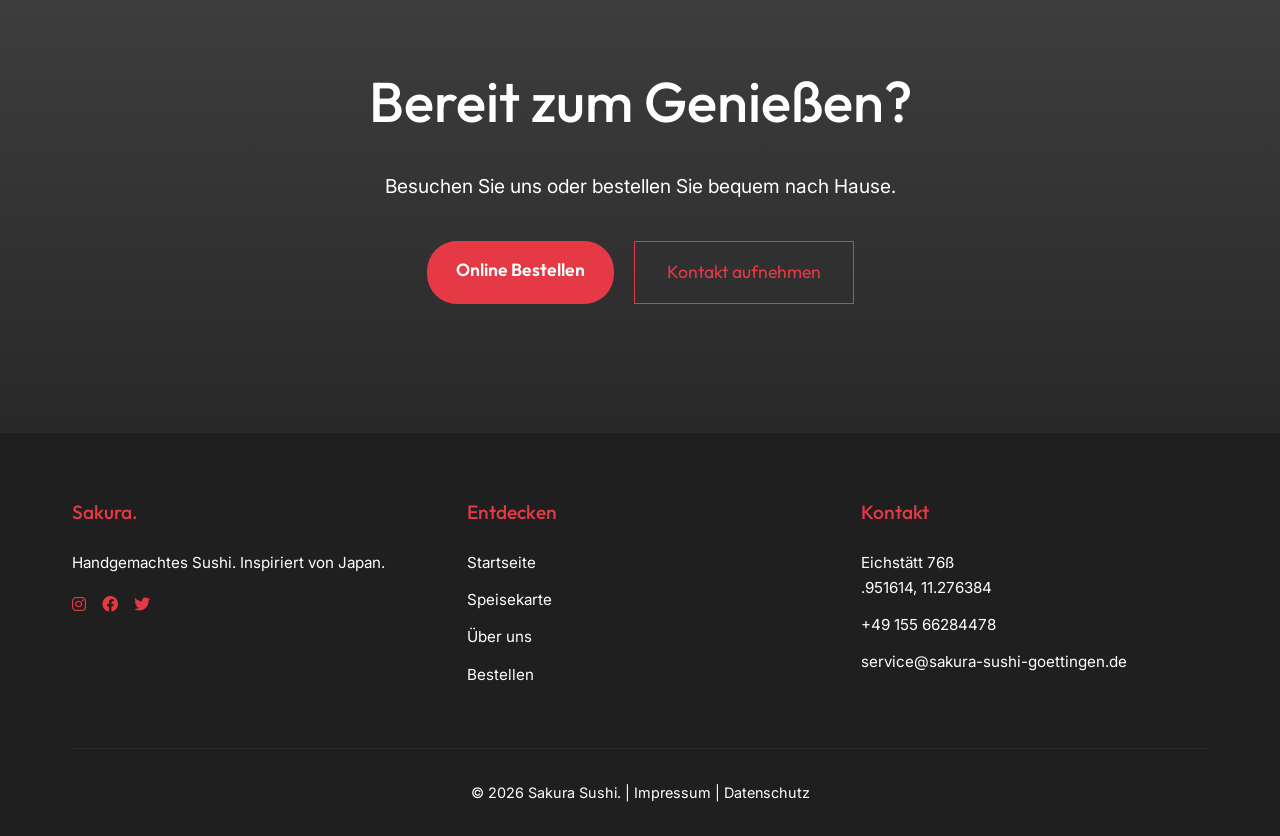
==== commit a14d6555: "Update: Synchronisierte Adresse und Bilder (Eichstätt Update)" ====
--- a/index.html
+++ b/index.html
@@ -68,7 +68,7 @@
                     <h3>Tuna Maki</h3>
                 </div>
                 <div class="sushi-card">
-                    <img src="assets/images/sushi_combo_platter_1772543923289.png" alt="Avocado Roll">
+                    <img src="assets/images/photo-1761315413618-2ece473de768.avif" alt="Avocado Roll">
                     <h3>Avocado Roll</h3>
                 </div>
             </div>
@@ -91,13 +91,15 @@
             </div>
 
             <div class="tradition-card">
-                <img src="assets/images/chef_portrait_1772541942251.png" alt="Authentische Küche">
+                <img src="https://images.unsplash.com/photo-1502364271109-0a9a75a2a9df?q=80&w=1170&auto=format&fit=crop&ixlib=rb-4.1.0&ixid=M3wxMjA3fDB8MHxwaG90by1wYWdlfHx8fGVufDB8fHx8fA%3D%3D"
+                    alt="Authentische Küche">
                 <h3>Authentische Küche</h3>
                 <p>Unsere Köche bereiten jedes Gericht mit Leidenschaft und jahrelanger Erfahrung zu.</p>
             </div>
 
             <div class="tradition-card">
-                <img src="assets/images/hero_sushi_prep_1772541862193.png" alt="Reservierung">
+                <img src="https://images.unsplash.com/photo-1770164482668-4edd5b03d899?q=80&w=687&auto=format&fit=crop&ixlib=rb-4.1.0&ixid=M3wxMjA3fDB8MHxwaG90by1wYWdlfHx8fGVufDB8fHx8fA%3D%3D"
+                    alt="Reservierung">
                 <h3>Reservierung</h3>
                 <p>Reservieren Sie Ihren Tisch online oder telefonisch für einen besonderen Abend.</p>
             </div>
@@ -176,11 +178,11 @@
                 </div>
                 <div class="footer-col">
                     <h4>Kontakt</h4>
-                    <p>Musterstraße 1
-                        <br>12345 Musterstadt
+                    <p>Eichstätt 76ß
+                        <br>.951614, 11.276384
                     </p>
                     <p>+49 155 66284478</p>
-                    <p><a href="mailto:service@sakura-sushi-goettingen.de">service@sakura-sushi-goettingen.de</a></p>
+                    <p><a href="mailto:info@webtech-agentur.de">service@sakura-sushi-goettingen.de</a></p>
                 </div>
             </div>
             <div class="footer-bottom">
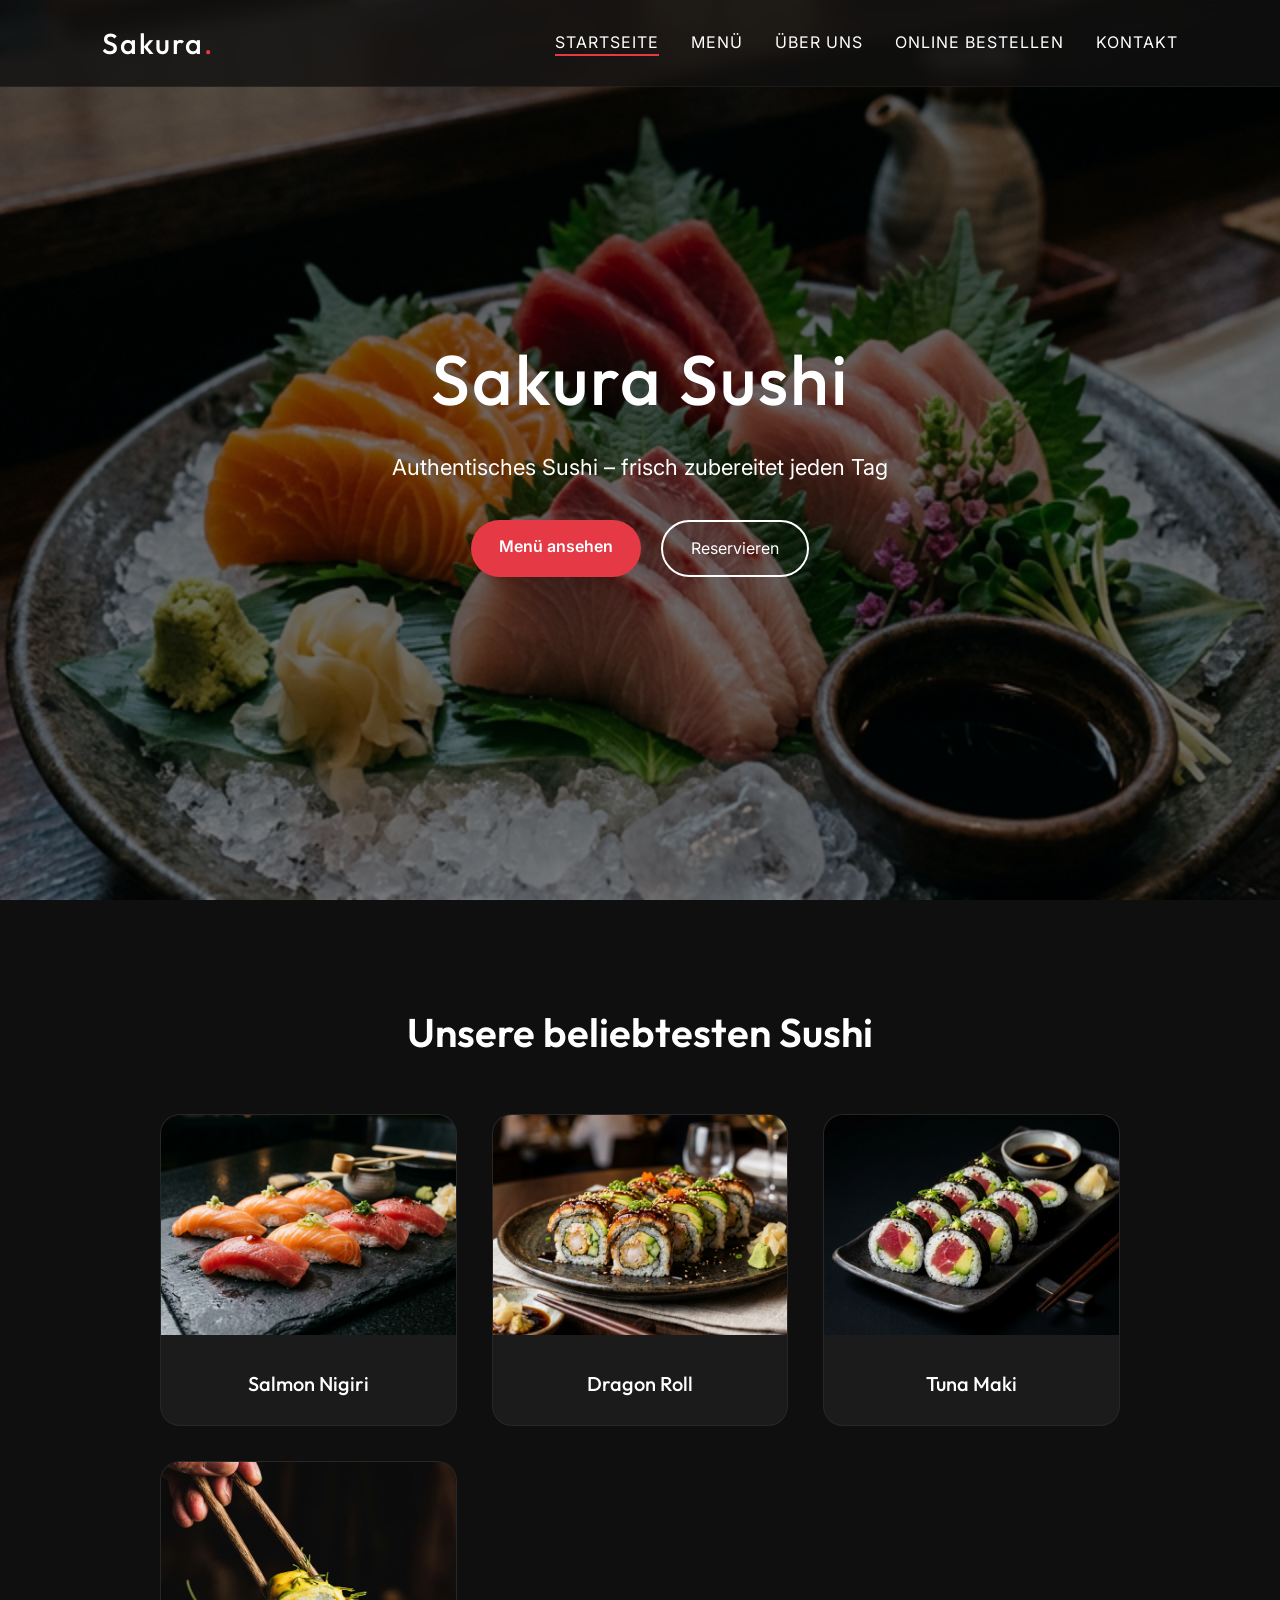
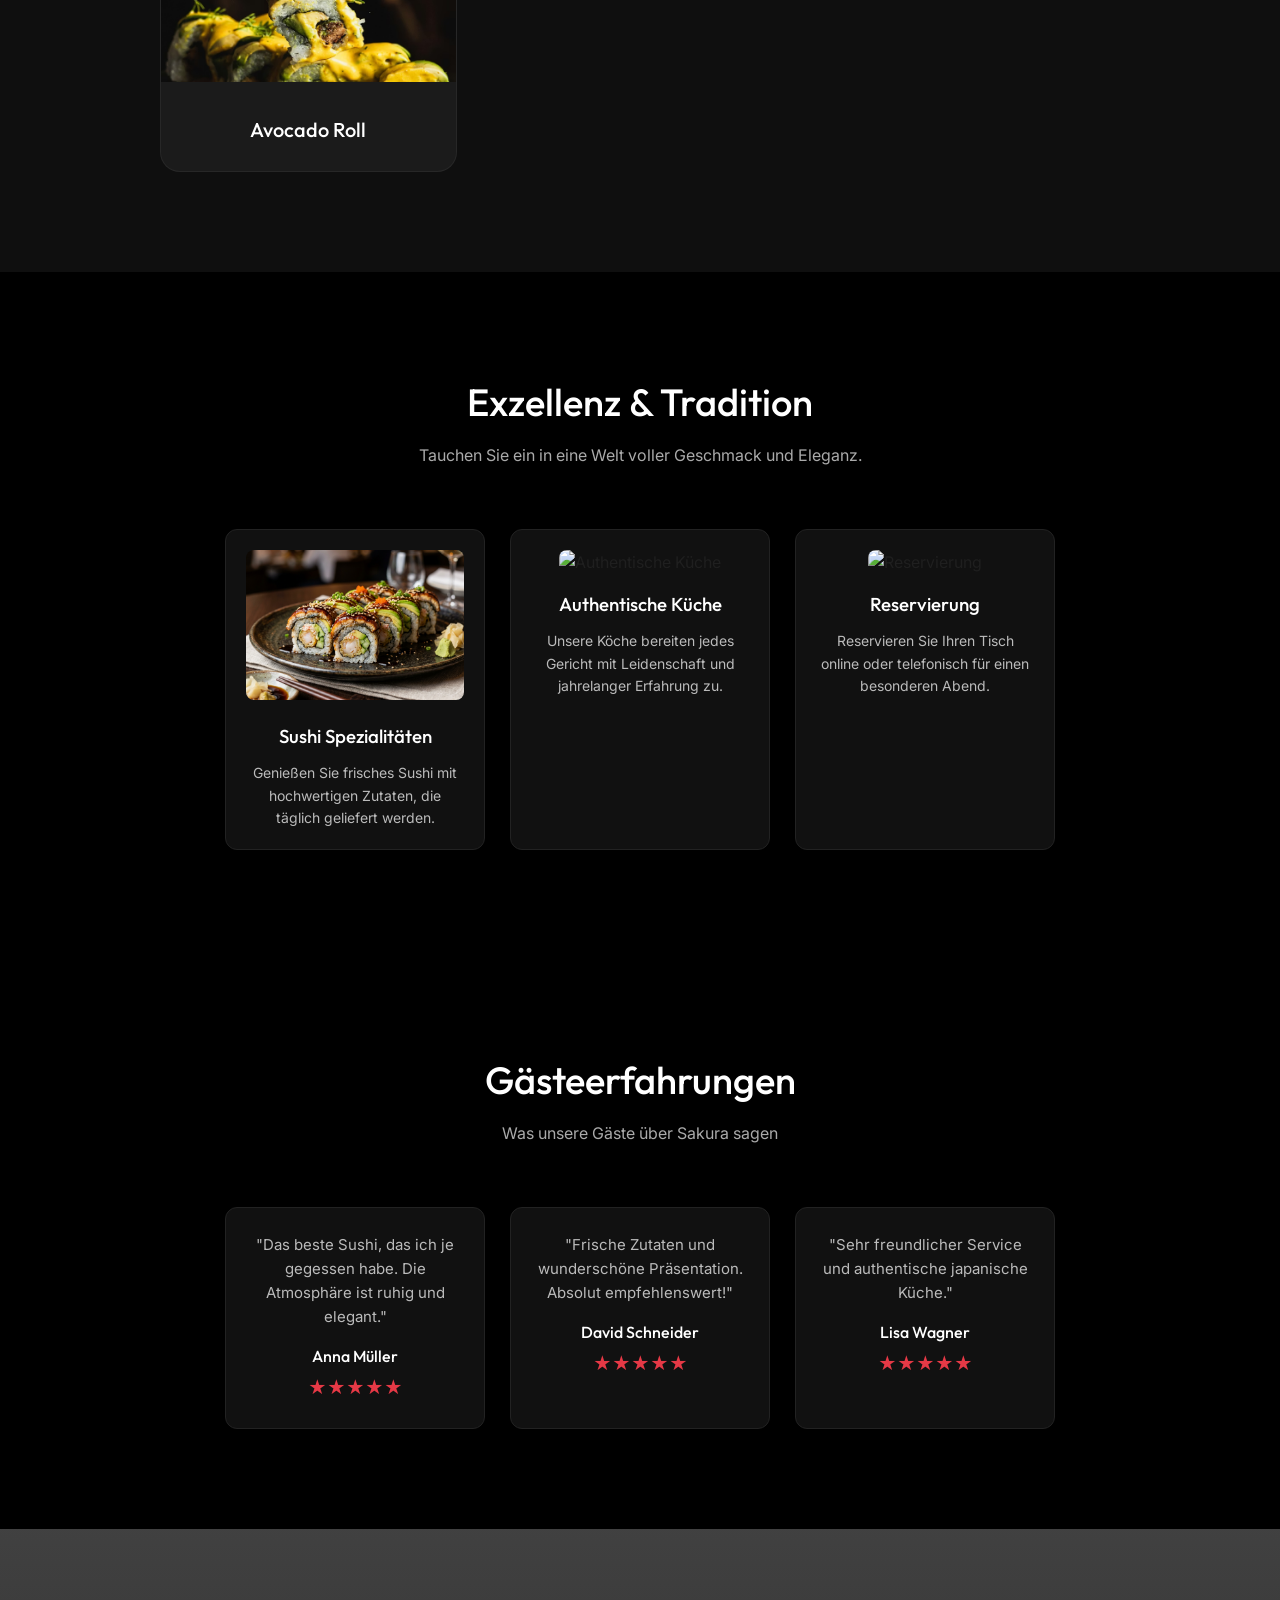
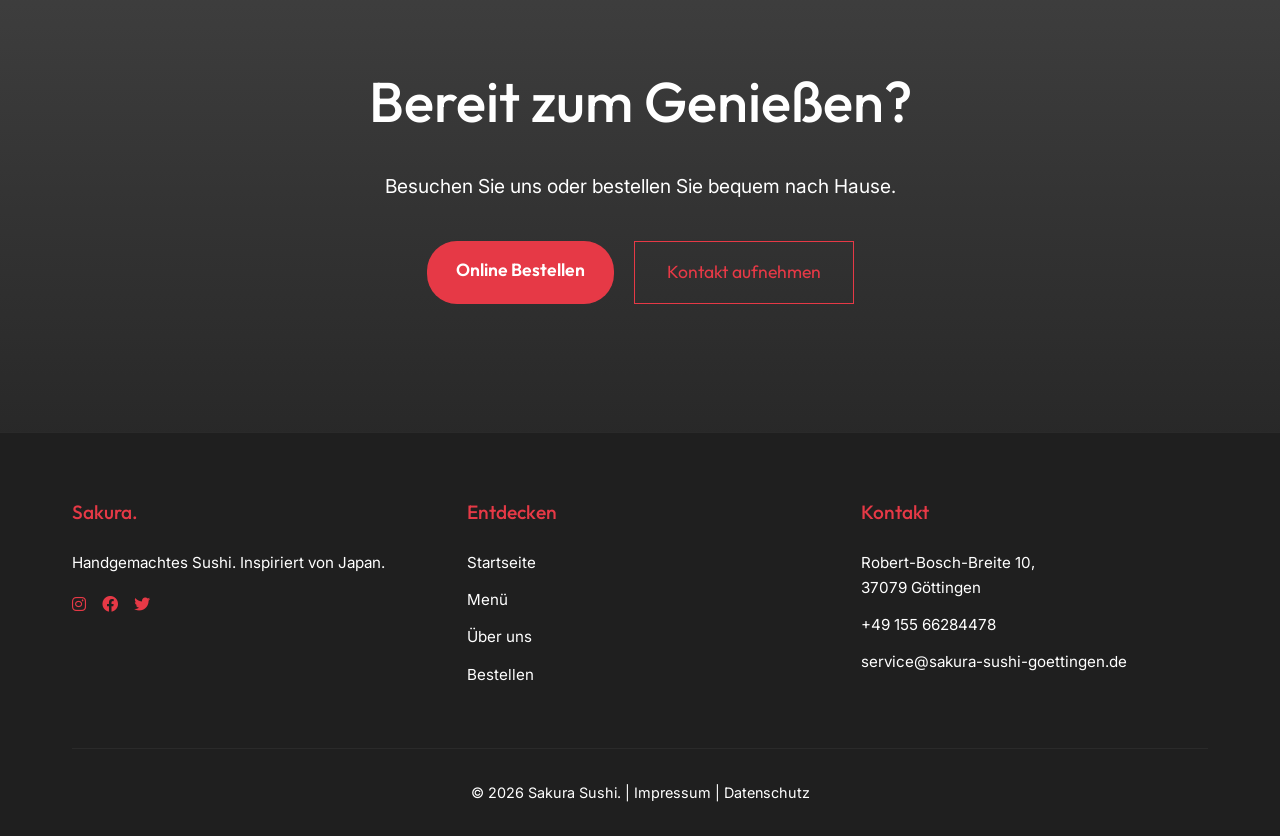
==== commit fed467a2: "Update address and management data in Impressum and footer" ====
--- a/index.html
+++ b/index.html
@@ -171,15 +171,15 @@
                     <h4>Entdecken</h4>
                     <ul>
                         <li><a href="index.html">Startseite</a></li>
-                        <li><a href="menu.html">Speisekarte</a></li>
+                        <li><a href="menu.html">Menü</a></li>
                         <li><a href="about.html">Über uns</a></li>
                         <li><a href="ordering.html">Bestellen</a></li>
                     </ul>
                 </div>
                 <div class="footer-col">
                     <h4>Kontakt</h4>
-                    <p>Eichstätt 76ß
-                        <br>.951614, 11.276384
+                    <p>Robert-Bosch-Breite 10,
+                        <br>37079 Göttingen
                     </p>
                     <p>+49 155 66284478</p>
                     <p><a href="mailto:info@webtech-agentur.de">service@sakura-sushi-goettingen.de</a></p>
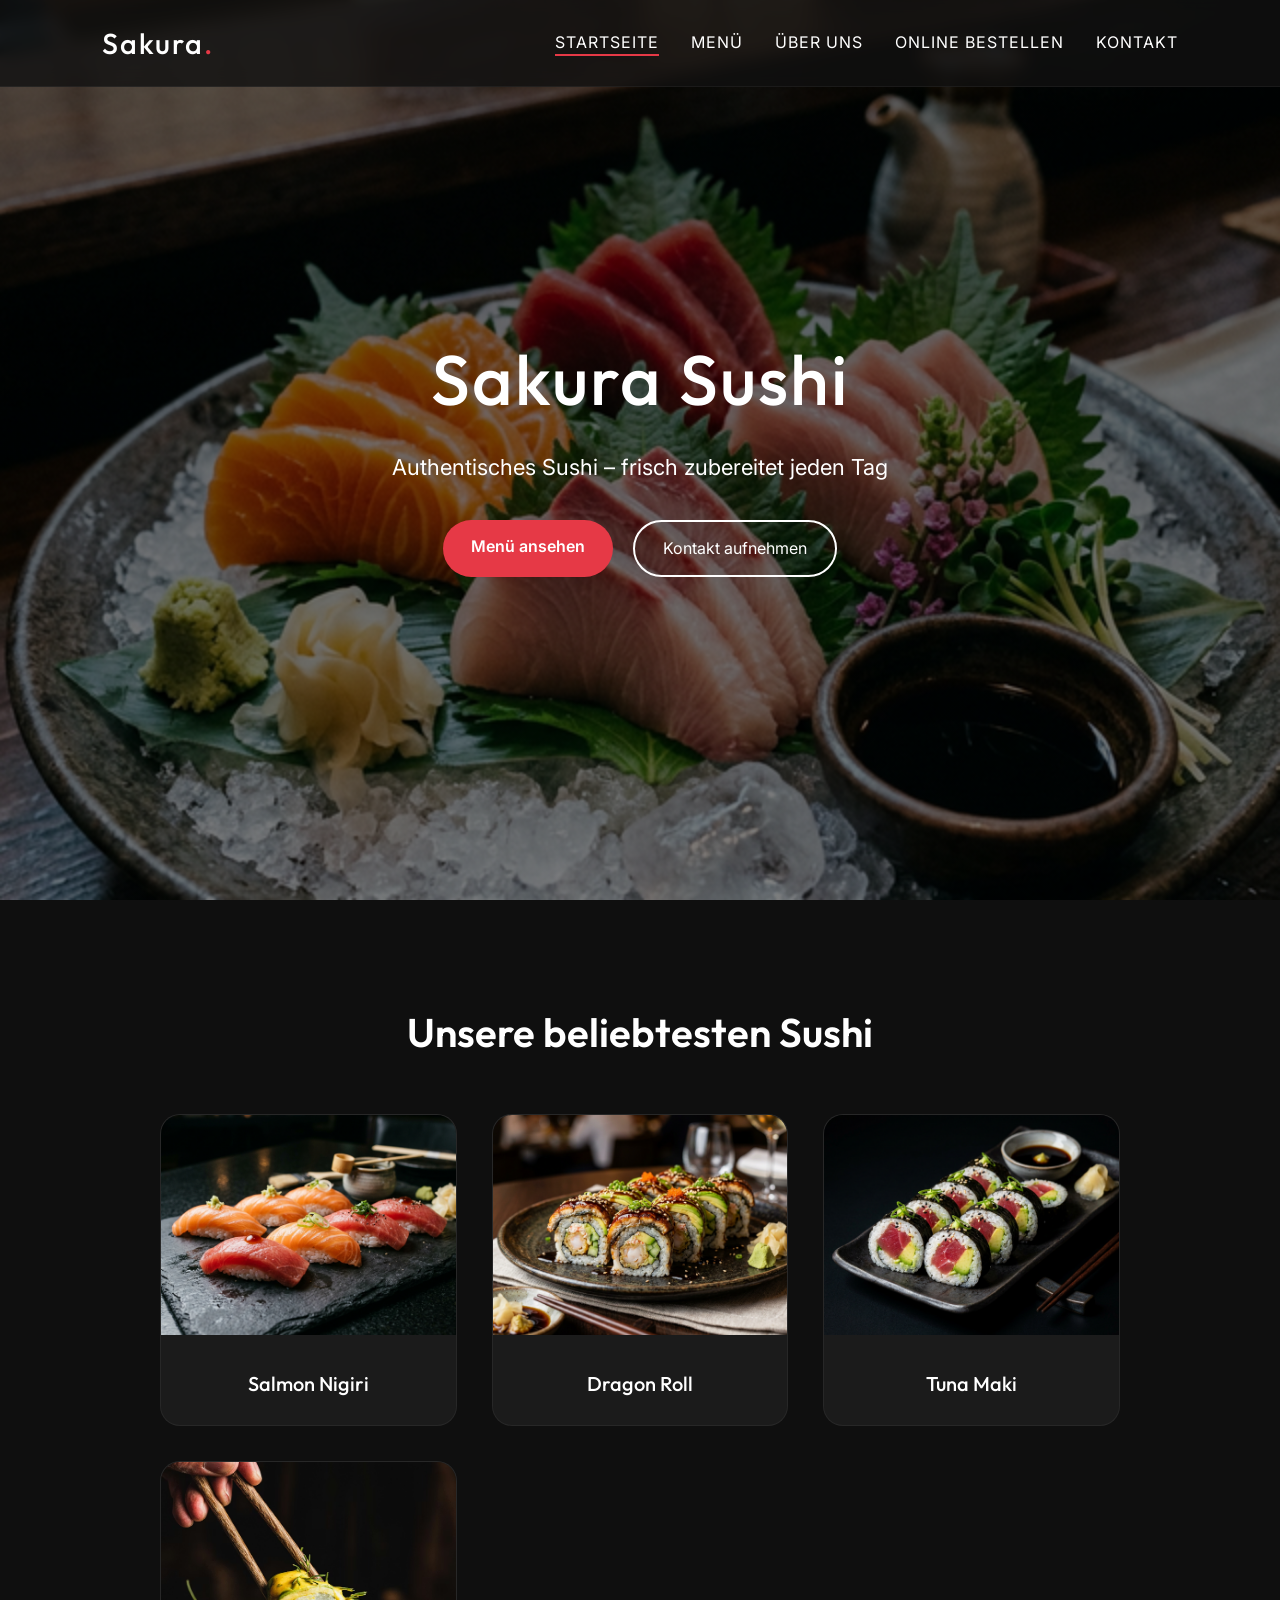
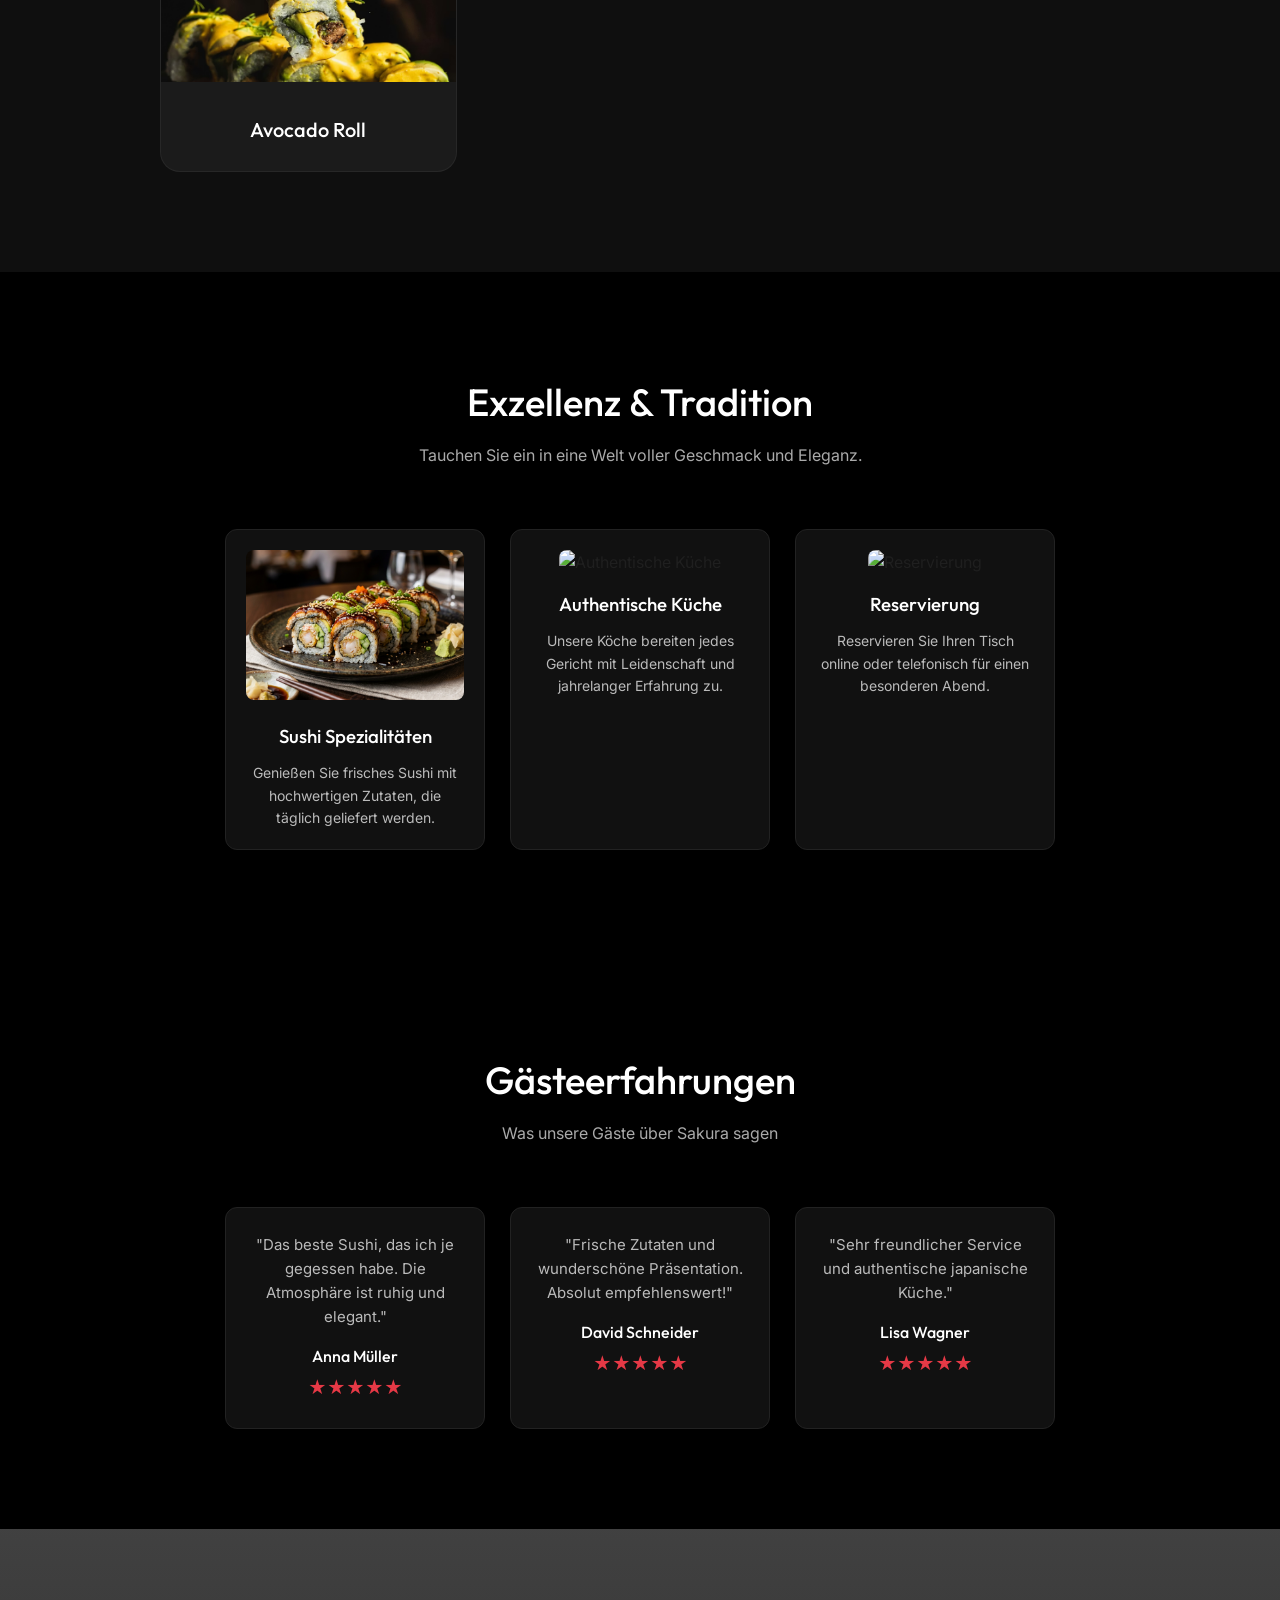
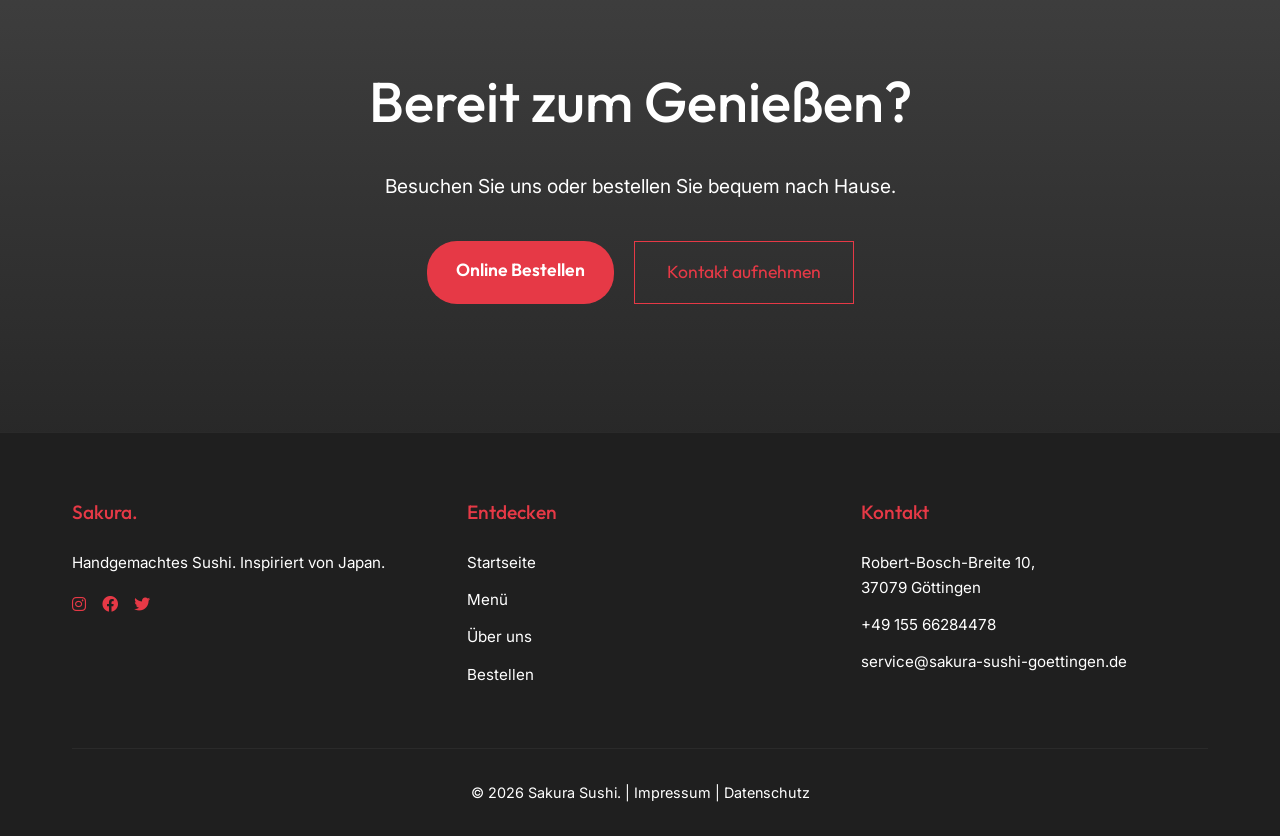
==== commit 792dcb51: "Rename hero button on homepage to Kontakt aufnehmen" ====
--- a/index.html
+++ b/index.html
@@ -44,7 +44,7 @@
 
             <div class="hero-buttons">
                 <a href="menu.html" class="btn-primary">Menü ansehen</a>
-                <a href="contact.html" class="btn-secondary">Reservieren</a>
+                <a href="contact.html" class="btn-secondary">Kontakt aufnehmen</a>
             </div>
         </div>
 
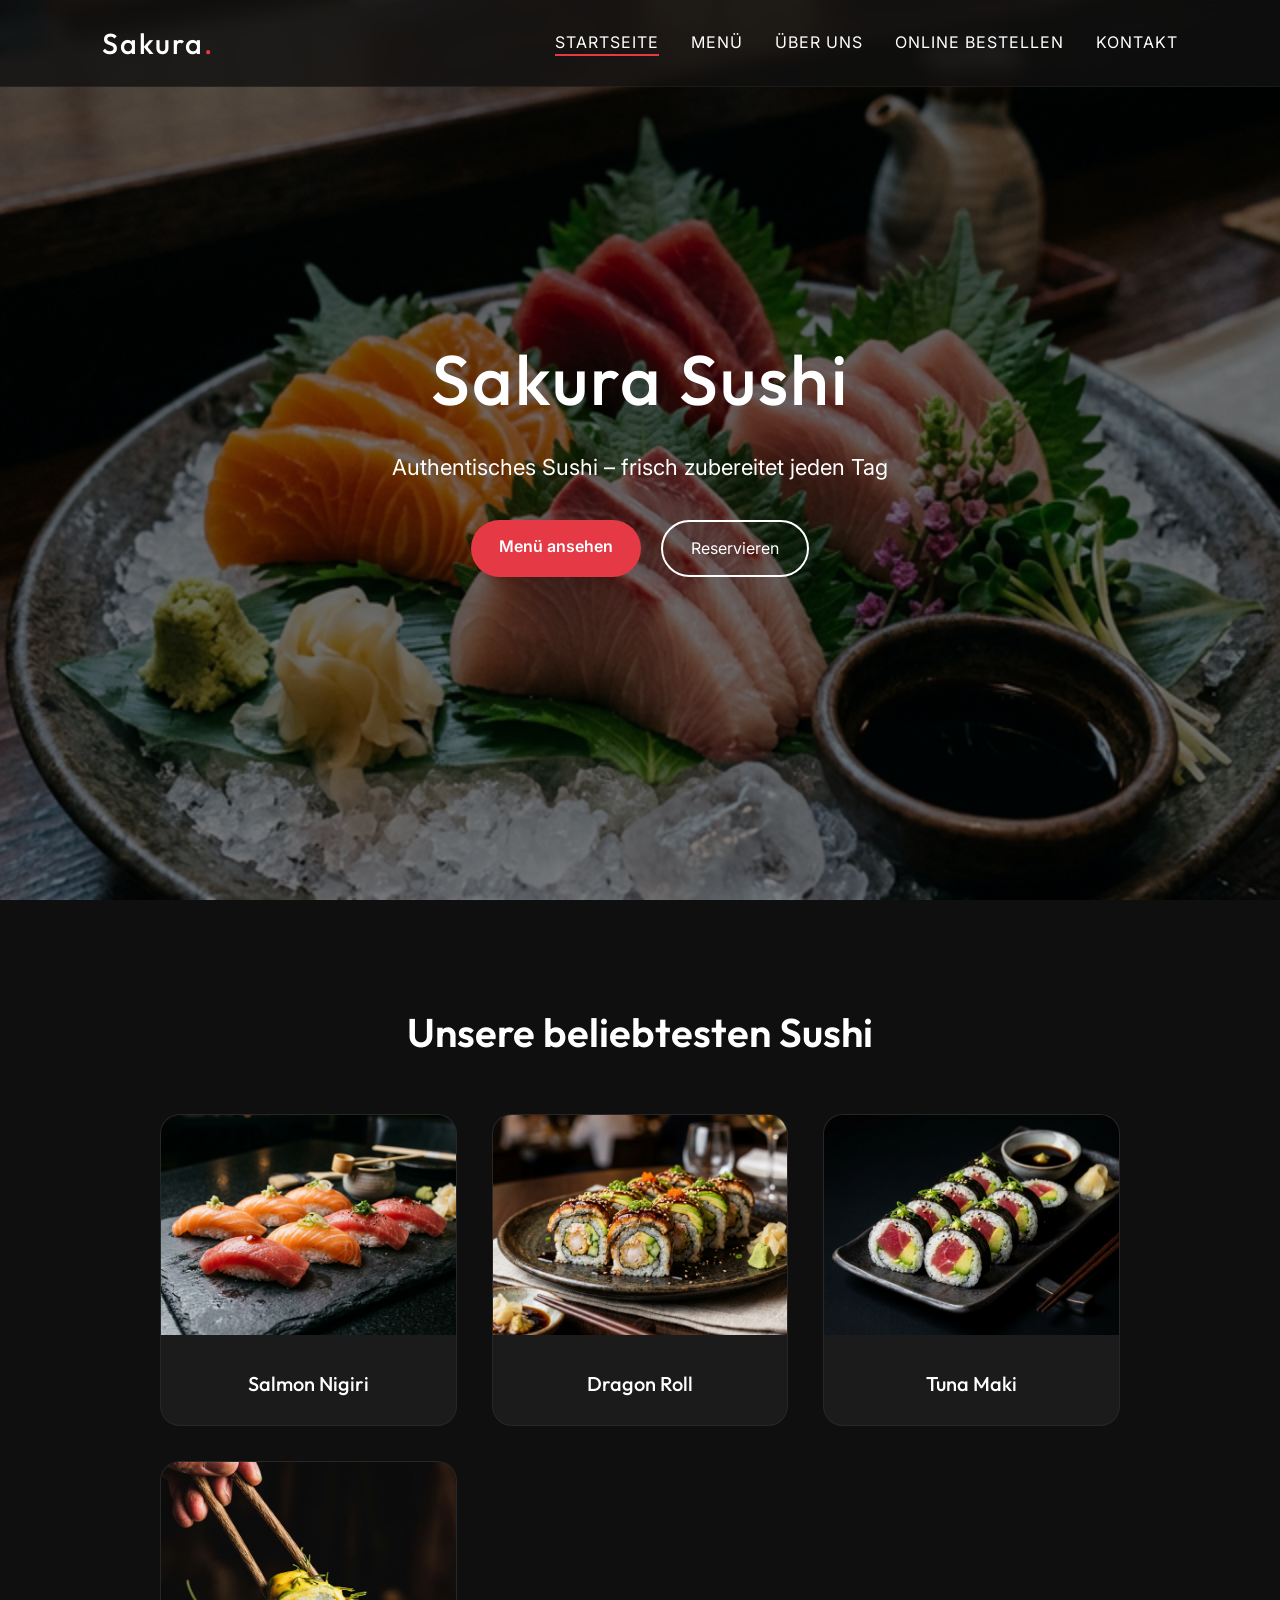
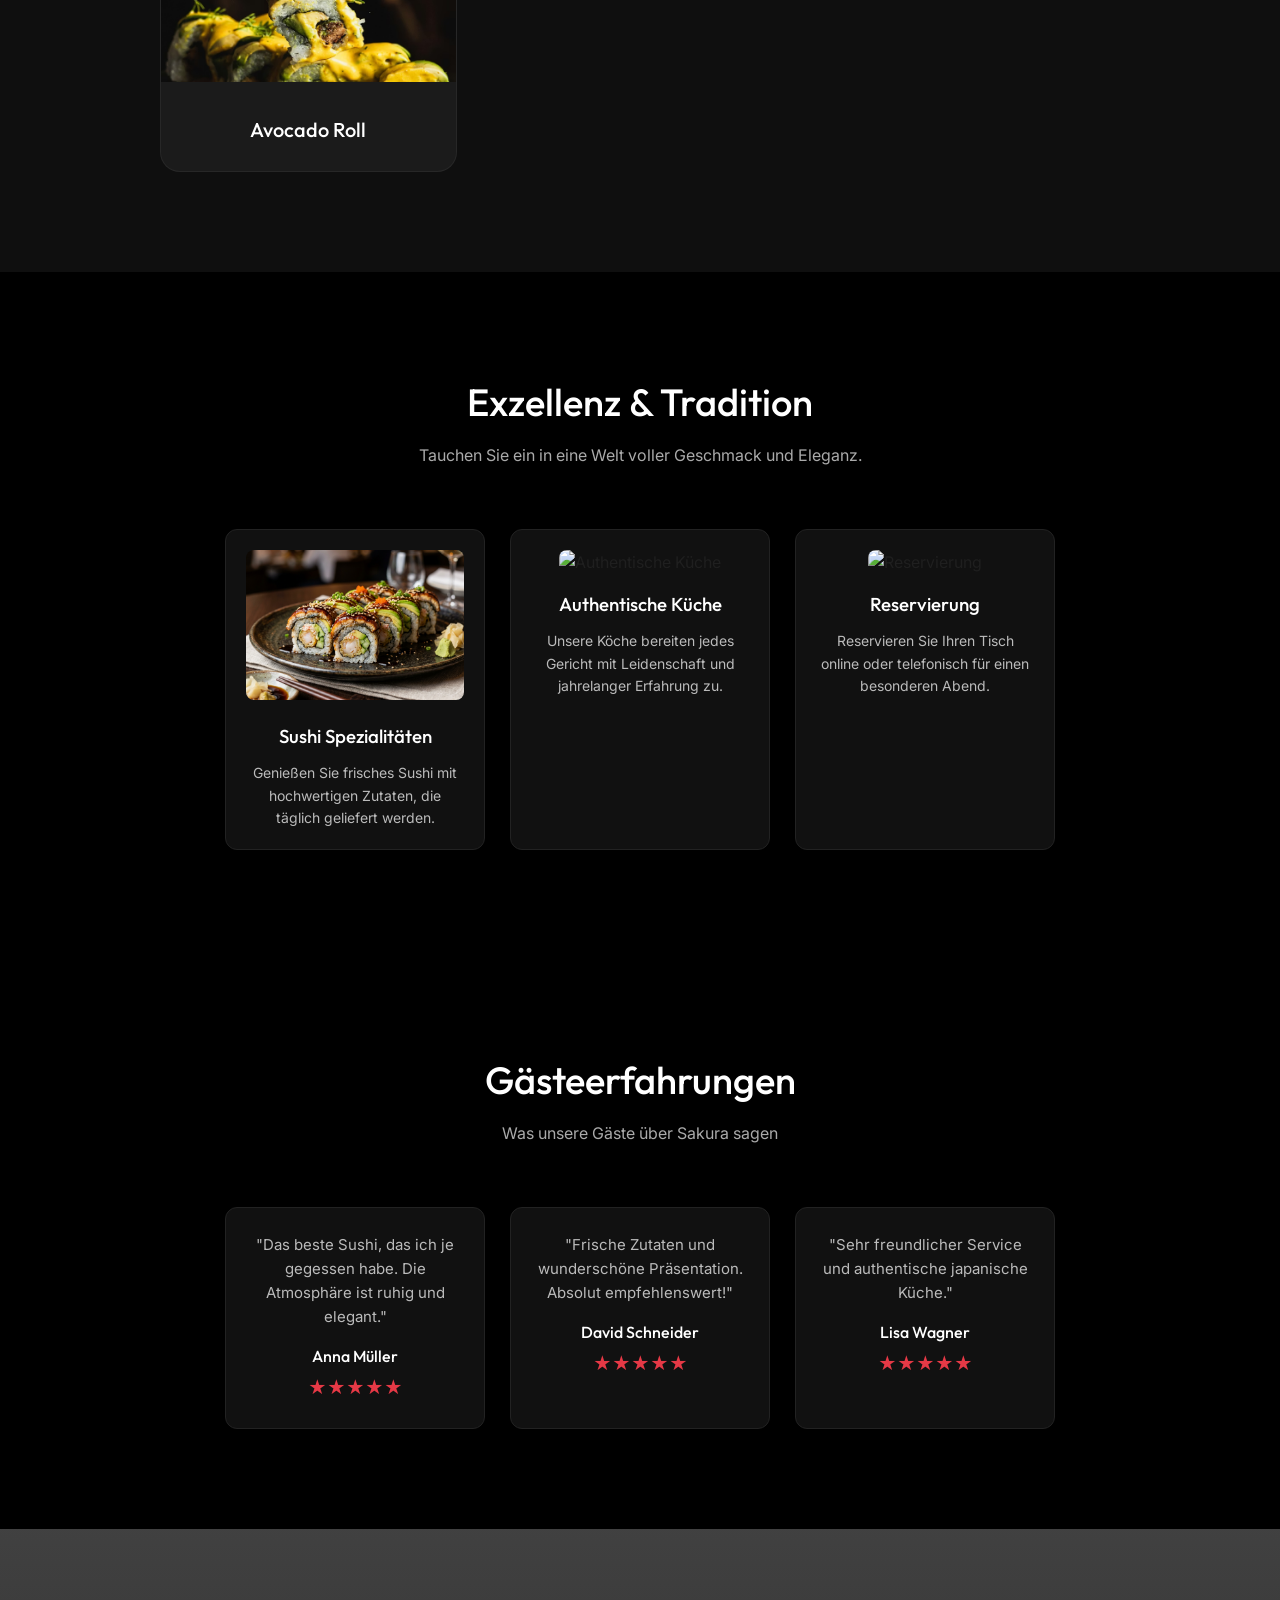
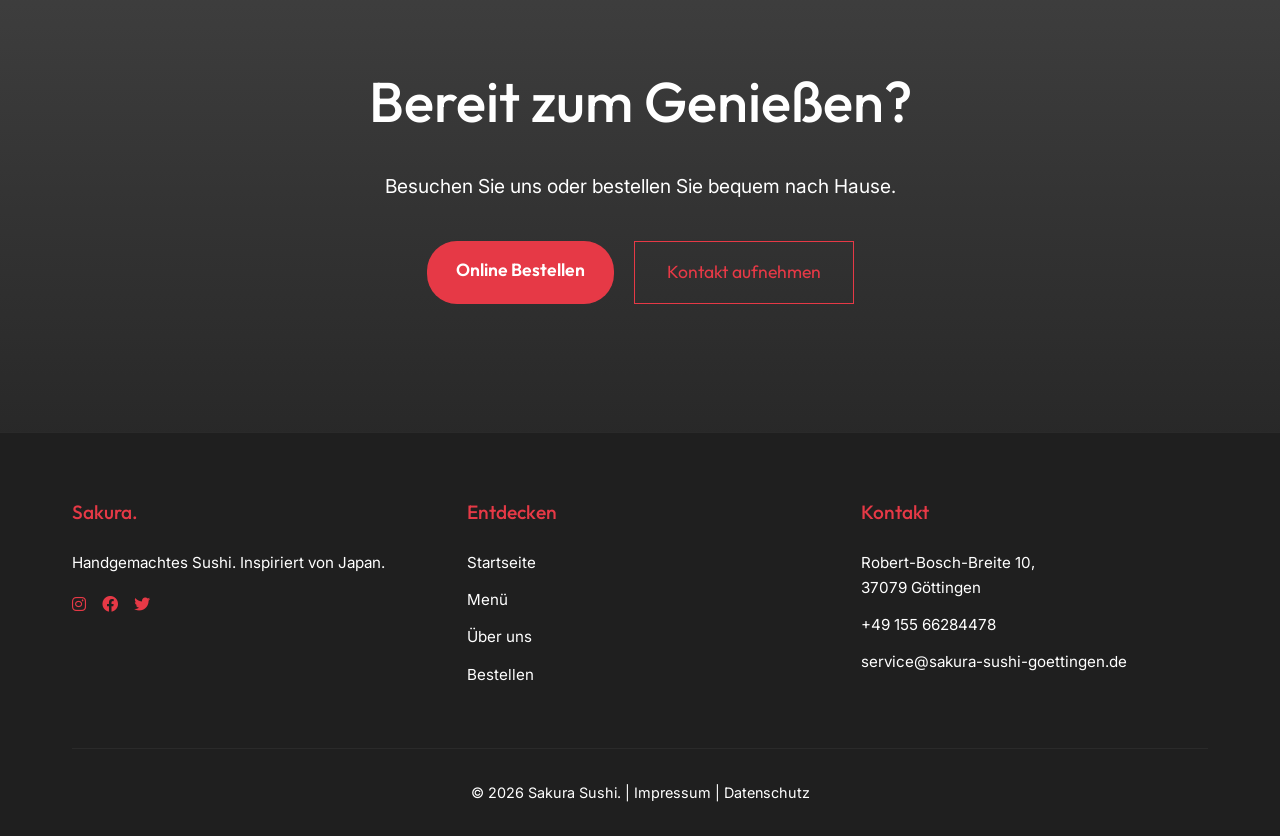
==== commit 2038fd98: "Small label update and ensure all changes pushed" ====
--- a/index.html
+++ b/index.html
@@ -44,7 +44,7 @@
 
             <div class="hero-buttons">
                 <a href="menu.html" class="btn-primary">Menü ansehen</a>
-                <a href="contact.html" class="btn-secondary">Kontakt aufnehmen</a>
+                <a href="contact.html" class="btn-secondary">Reservieren</a>
             </div>
         </div>
 
